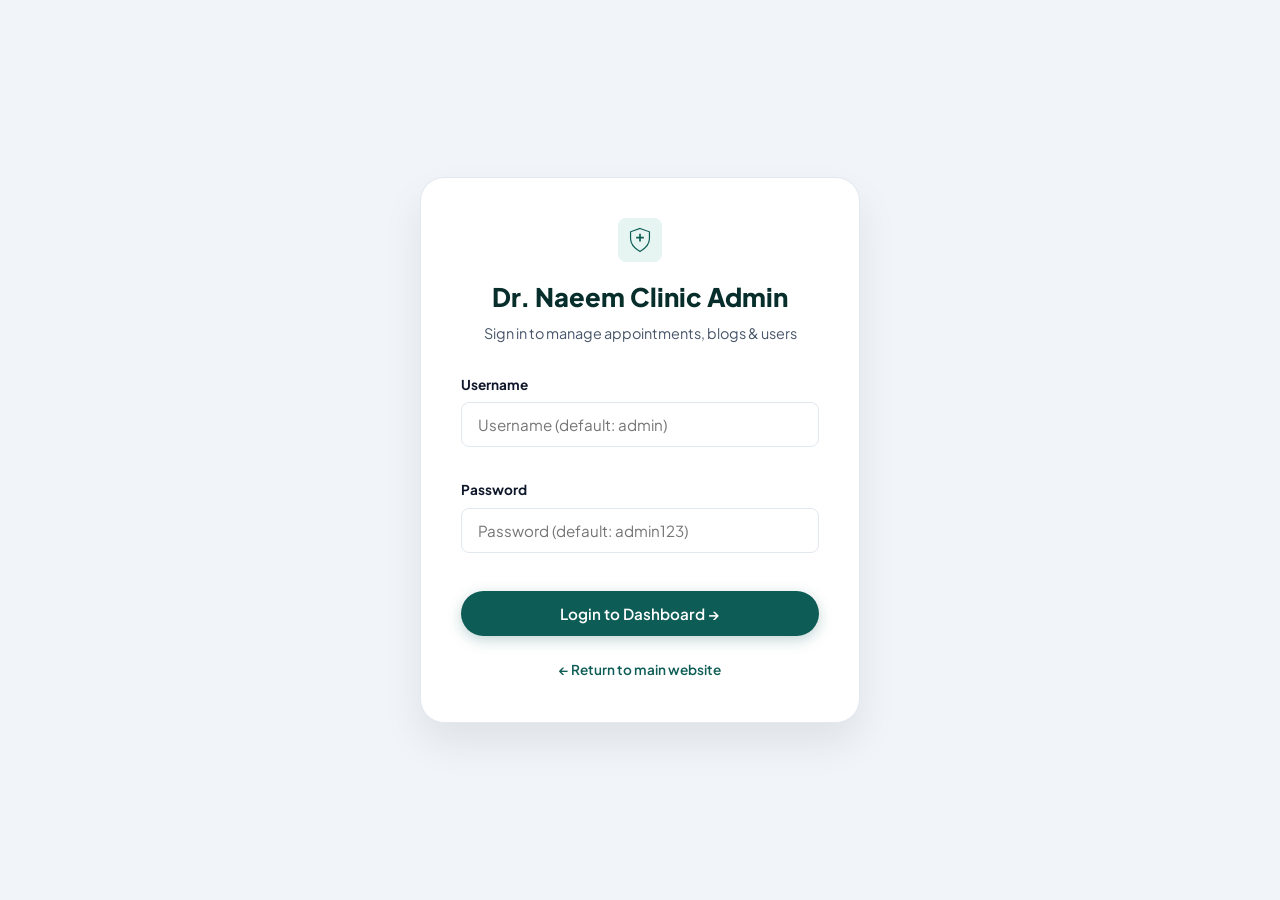
==== admin.html @ ea8d602b "Initial commit: Doctor website" ====
<!DOCTYPE html>
<html lang="en" dir="ltr">
<head>
  <meta charset="utf-8" />
  <meta name="viewport" content="width=device-width, initial-scale=1" />
  <title>Admin Portal | Dr. Muhammad Naeem Clinic</title>
  <link rel="preconnect" href="https://fonts.googleapis.com" />
  <link rel="preconnect" href="https://fonts.gstatic.com" crossorigin />
  <link href="https://fonts.googleapis.com/css2?family=Plus+Jakarta+Sans:wght@400;500;600;700;800&display=swap" rel="stylesheet" />
  <link rel="stylesheet" href="styles.css" />
  <style>
    .admin-body {
      background-color: #f1f5f9;
      min-height: 100vh;
    }
    
    .login-wrapper {
      min-height: 100vh;
      display: flex;
      align-items: center;
      justify-content: center;
      padding: 24px;
    }

    .login-card {
      background: #ffffff;
      padding: 40px;
      border-radius: var(--radius-lg);
      box-shadow: 0 20px 40px rgba(0,0,0,0.08);
      max-width: 440px;
      width: 100%;
      border: 1px solid var(--border-color);
    }

    .admin-header {
      background: var(--primary-dark);
      color: #ffffff;
      padding: 18px 30px;
      display: flex;
      align-items: center;
      justify-content: space-between;
      box-shadow: var(--shadow-md);
    }

    .admin-nav {
      display: flex;
      gap: 10px;
      align-items: center;
    }

    .admin-tab-btn {
      padding: 10px 18px;
      border-radius: 20px;
      font-weight: 700;
      font-size: 0.875rem;
      color: #94a3b8;
      background: transparent;
      transition: var(--transition);
      border: none;
      cursor: pointer;
    }

    .admin-tab-btn.active {
      background: var(--primary);
      color: #ffffff;
    }

    .admin-container {
      max-width: 1240px;
      margin: 36px auto;
      padding: 0 24px;
    }

    .stats-row {
      display: grid;
      grid-template-columns: repeat(4, 1fr);
      gap: 20px;
      margin-bottom: 30px;
    }

    .stat-card {
      background: #ffffff;
      padding: 22px;
      border-radius: var(--radius-md);
      border: 1px solid var(--border-color);
      box-shadow: var(--shadow-sm);
    }

    .stat-card h4 {
      font-size: 0.8rem;
      text-transform: uppercase;
      letter-spacing: 0.08em;
      color: var(--muted-text);
      margin-bottom: 8px;
    }

    .stat-card .stat-number {
      font-size: 2rem;
      font-weight: 800;
      color: var(--primary-dark);
    }

    .admin-card {
      background: #ffffff;
      border-radius: var(--radius-md);
      border: 1px solid var(--border-color);
      box-shadow: var(--shadow-sm);
      padding: 28px;
      margin-bottom: 30px;
    }

    .data-table {
      width: 100%;
      border-collapse: collapse;
      margin-top: 16px;
    }

    .data-table th, .data-table td {
      padding: 14px 16px;
      text-align: left;
      border-bottom: 1px solid var(--border-color);
      font-size: 0.9rem;
    }

    .data-table th {
      background: var(--light-bg);
      font-weight: 700;
      color: var(--primary-dark);
    }

    .status-badge {
      display: inline-block;
      padding: 4px 10px;
      border-radius: 12px;
      font-size: 0.75rem;
      font-weight: 700;
      text-transform: uppercase;
    }

    .status-new {
      background: #fef3c7;
      color: #92400e;
    }

    .status-contacted {
      background: #dbeafe;
      color: #1e40af;
    }

    .action-btn {
      padding: 6px 12px;
      border-radius: 6px;
      font-size: 0.8rem;
      font-weight: 600;
      margin-right: 4px;
      border: none;
      cursor: pointer;
      display: inline-flex;
      align-items: center;
      gap: 4px;
    }

    .btn-wa { background: #25d366; color: white; }
    .btn-call { background: var(--primary-light); color: var(--primary); }
    .btn-edit { background: #e0f2fe; color: #0369a1; }
    .btn-delete { background: #fee2e2; color: #991b1b; }

    .tab-content { display: none; }
    .tab-content.active { display: block; }
  </style>
</head>
<body class="admin-body">

  <!-- Admin Login Screen -->
  <div class="login-wrapper" id="loginScreen">
    <div class="login-card">
      <div style="text-align: center; margin-bottom: 28px;">
        <span class="brand-mark" style="margin: 0 auto 14px;">
          <svg viewBox="0 0 40 40" fill="none" class="brand-logo" aria-hidden="true">
            <path d="M20 3.5l13.5 4.8v9.7c0 8.5-5.7 14.2-13.5 18.5-7.8-4.3-13.5-10-13.5-18.5V8.3L20 3.5z" stroke="currentColor" stroke-width="1.7"></path>
            <path d="M20 11v11M14.5 16.5h11" stroke="currentColor" stroke-width="2.4"></path>
          </svg>
        </span>
        <h2 style="font-size: 1.6rem; color: var(--primary-dark); font-weight: 800;">Dr. Naeem Clinic Admin</h2>
        <p style="color: var(--muted-text); font-size: 0.9rem; margin-top: 4px;">Sign in to manage appointments, blogs & users</p>
      </div>

      <form id="adminLoginForm">
        <label>
          Username
          <input type="text" id="adminUsername" placeholder="Username (default: admin)" required />
        </label>

        <label style="margin-top: 14px;">
          Password
          <input type="password" id="adminPassword" placeholder="Password (default: admin123)" required />
        </label>

        <div id="loginError" style="color: #dc2626; font-size: 0.85rem; display: none; margin-top: 8px;">Incorrect username or password. Try again!</div>
        
        <button type="submit" class="button" style="width: 100%; margin-top: 20px;">
          Login to Dashboard &rarr;
        </button>
      </form>

      <div style="text-align: center; margin-top: 20px;">
        <a href="index.html" class="text-link" style="font-size: 0.85rem;">&larr; Return to main website</a>
      </div>
    </div>
  </div>

  <!-- Admin Dashboard Screen (Hidden until logged in) -->
  <div id="adminDashboard" style="display: none;">
    <header class="admin-header">
      <div style="display: flex; align-items: center; gap: 14px;">
        <span class="brand-mark" style="width: 36px; height: 36px;">
          <svg viewBox="0 0 40 40" fill="none" class="brand-logo"><path d="M20 3.5l13.5 4.8v9.7c0 8.5-5.7 14.2-13.5 18.5-7.8-4.3-13.5-10-13.5-18.5V8.3L20 3.5z" stroke="currentColor" stroke-width="1.7"></path></svg>
        </span>
        <div>
          <strong style="font-size: 1.1rem; display: block;">Dr. Muhammad Naeem Admin Portal</strong>
          <small style="color: #94a3b8; font-size: 0.75rem;">Welcome back, <span id="currentAdminName">Admin</span></small>
        </div>
      </div>

      <div class="admin-nav">
        <button class="admin-tab-btn active" id="tabAppointmentsBtn">
          Appointments (<span id="unreadApptBadge">0</span>)
        </button>
        <button class="admin-tab-btn" id="tabBlogBtn">
          Blog Manager
        </button>
        <button class="admin-tab-btn" id="tabUsersBtn">
          User Manager
        </button>
        <a href="index.html" target="_blank" class="button button-secondary" style="padding: 8px 16px; font-size: 0.85rem;">
          View Website &nearr;
        </a>
        <button id="logoutBtn" class="button" style="background: #ef4444; padding: 8px 16px; font-size: 0.85rem; border: none;">
          Logout
        </button>
      </div>
    </header>

    <div class="admin-container">
      <!-- Quick Stats -->
      <div class="stats-row">
        <div class="stat-card">
          <h4>Total Appointment Inquiries</h4>
          <div class="stat-number" id="statTotalAppts">0</div>
        </div>
        <div class="stat-card">
          <h4>New / Uncontacted</h4>
          <div class="stat-number" id="statNewAppts" style="color: #d97706;">0</div>
        </div>
        <div class="stat-card">
          <h4>Published Articles</h4>
          <div class="stat-number" id="statTotalBlogs" style="color: var(--primary);">3</div>
        </div>
        <div class="stat-card">
          <h4>Admin System Users</h4>
          <div class="stat-number" id="statTotalUsers" style="color: #0284c7;">1</div>
        </div>
      </div>

      <!-- Tab 1: Appointments Manager -->
      <div class="tab-content active" id="appointmentsTab">
        <div class="admin-card">
          <div style="display: flex; justify-content: space-between; align-items: center; flex-wrap: wrap; gap: 16px; margin-bottom: 20px;">
            <div>
              <h3 style="font-size: 1.3rem; color: var(--primary-dark); font-weight: 800;">Patient Appointment Queries</h3>
              <p style="color: var(--muted-text); font-size: 0.875rem;">Messages submitted by patients through the website booking form.</p>
            </div>
            <div style="display: flex; gap: 10px;">
              <button id="exportCsvBtn" class="button button-secondary" style="padding: 8px 14px; font-size: 0.85rem;">
                📥 Export to CSV
              </button>
              <button id="clearAllApptsBtn" class="button" style="background: #fee2e2; color: #991b1b; padding: 8px 14px; font-size: 0.85rem; border: none;">
                🗑️ Clear All
              </button>
            </div>
          </div>

          <div style="overflow-x: auto;">
            <table class="data-table">
              <thead>
                <tr>
                  <th>Date & Time</th>
                  <th>Patient Name</th>
                  <th>Contact Number</th>
                  <th>Hospital</th>
                  <th>Procedure / Concern</th>
                  <th>Requested Date</th>
                  <th>Status</th>
                  <th>Actions</th>
                </tr>
              </thead>
              <tbody id="appointmentsTableBody">
                <!-- Dynamically populated -->
              </tbody>
            </table>
          </div>
        </div>
      </div>

      <!-- Tab 2: Blog Manager -->
      <div class="tab-content" id="blogTab">
        <div class="admin-card">
          <h3 style="font-size: 1.3rem; color: var(--primary-dark); font-weight: 800; margin-bottom: 6px;">Add New Daily Blog Article</h3>
          <p style="color: var(--muted-text); font-size: 0.875rem; margin-bottom: 24px;">Publish educational articles for your patients daily. Articles appear immediately on the website!</p>

          <form id="newBlogForm">
            <div class="form-row">
              <label>
                Article Title
                <input placeholder="e.g. Early Signs of Thyroid Swelling" id="blogTitle" required />
              </label>
              <label>
                Category
                <select id="blogCategory" required>
                  <option value="Thyroid Care">Thyroid Care</option>
                  <option value="Breast Cancer">Breast Cancer</option>
                  <option value="General Surgery">General Surgery</option>
                  <option value="Patient Advice">Patient Advice</option>
                </select>
              </label>
            </div>

            <label>
              Short Excerpt / Summary
              <input placeholder="A brief 1-2 sentence summary for the homepage card..." id="blogExcerpt" required />
            </label>

            <label>
              Full Article Content
              <textarea placeholder="Write full medical article content here..." id="blogContent" rows="5" required></textarea>
            </label>

            <button type="submit" class="button" style="width: auto; align-self: flex-start;">
              🚀 Publish Article Now
            </button>
          </form>
        </div>

        <div class="admin-card">
          <h3 style="font-size: 1.3rem; color: var(--primary-dark); font-weight: 800; margin-bottom: 16px;">Published Blog Articles</h3>
          
          <div style="overflow-x: auto;">
            <table class="data-table">
              <thead>
                <tr>
                  <th>Date Published</th>
                  <th>Title</th>
                  <th>Category</th>
                  <th>Excerpt</th>
                  <th>Actions</th>
                </tr>
              </thead>
              <tbody id="blogsTableBody">
                <!-- Dynamically populated -->
              </tbody>
            </table>
          </div>
        </div>
      </div>

      <!-- Tab 3: User Management -->
      <div class="tab-content" id="usersTab">
        <div class="admin-card">
          <h3 style="font-size: 1.3rem; color: var(--primary-dark); font-weight: 800; margin-bottom: 6px;">Add New Admin / Staff User</h3>
          <p style="color: var(--muted-text); font-size: 0.875rem; margin-bottom: 24px;">Create access credentials for doctors, nurses, or clinic assistants.</p>

          <form id="newUserForm">
            <div class="form-row">
              <label>
                Full Name
                <input placeholder="e.g. Dr. Muhammad Naeem" id="userFullName" required />
              </label>
              <label>
                Username
                <input placeholder="e.g. drnaeem" id="userUsername" required />
              </label>
            </div>

            <div class="form-row">
              <label>
                Password
                <input type="password" placeholder="Set user password" id="userPassword" required />
              </label>
              <label>
                Role
                <select id="userRole" required>
                  <option value="Super Admin">Super Admin</option>
                  <option value="Doctor">Doctor</option>
                  <option value="Receptionist">Receptionist</option>
                  <option value="Assistant">Assistant</option>
                </select>
              </label>
            </div>

            <button type="submit" class="button" style="width: auto; align-self: flex-start;">
              👤 Add Admin User
            </button>
          </form>
        </div>

        <div class="admin-card">
          <h3 style="font-size: 1.3rem; color: var(--primary-dark); font-weight: 800; margin-bottom: 16px;">System Users List</h3>
          
          <div style="overflow-x: auto;">
            <table class="data-table">
              <thead>
                <tr>
                  <th>Full Name</th>
                  <th>Username</th>
                  <th>Role</th>
                  <th>Date Added</th>
                  <th>Actions</th>
                </tr>
              </thead>
              <tbody id="usersTableBody">
                <!-- Dynamically populated -->
              </tbody>
            </table>
          </div>
        </div>
      </div>

    </div>
  </div>

  <!-- Edit Blog Modal -->
  <div class="modal-backdrop" id="editBlogModal">
    <div class="modal-container" style="max-width: 650px;">
      <button class="modal-close" id="editBlogModalClose">&times;</button>
      <div class="modal-body">
        <h2 style="font-size: 1.5rem; color: var(--primary-dark); font-weight: 800; margin-bottom: 18px;">Edit Blog Article</h2>
        <form id="editBlogForm">
          <input type="hidden" id="editBlogId" />
          <label>
            Article Title
            <input id="editBlogTitle" required />
          </label>
          <label>
            Category
            <select id="editBlogCategory" required>
              <option value="Thyroid Care">Thyroid Care</option>
              <option value="Breast Cancer">Breast Cancer</option>
              <option value="General Surgery">General Surgery</option>
              <option value="Patient Advice">Patient Advice</option>
            </select>
          </label>
          <label>
            Excerpt
            <input id="editBlogExcerpt" required />
          </label>
          <label>
            Content
            <textarea id="editBlogContent" rows="6" required></textarea>
          </label>
          <button type="submit" class="button" style="width: 100%; margin-top: 14px;">💾 Save Changes</button>
        </form>
      </div>
    </div>
  </div>

  <!-- Edit User Modal -->
  <div class="modal-backdrop" id="editUserModal">
    <div class="modal-container" style="max-width: 550px;">
      <button class="modal-close" id="editUserModalClose">&times;</button>
      <div class="modal-body">
        <h2 style="font-size: 1.5rem; color: var(--primary-dark); font-weight: 800; margin-bottom: 18px;">Edit Admin User</h2>
        <form id="editUserForm">
          <input type="hidden" id="editUserId" />
          <label>
            Full Name
            <input id="editUserFullName" required />
          </label>
          <label>
            Username
            <input id="editUserUsername" required />
          </label>
          <label>
            Password (Leave blank to keep current password)
            <input type="password" id="editUserPassword" placeholder="Enter new password or leave empty" />
          </label>
          <label>
            Role
            <select id="editUserRole" required>
              <option value="Super Admin">Super Admin</option>
              <option value="Doctor">Doctor</option>
              <option value="Receptionist">Receptionist</option>
              <option value="Assistant">Assistant</option>
            </select>
          </label>
          <button type="submit" class="button" style="width: 100%; margin-top: 14px;">💾 Save User Changes</button>
        </form>
      </div>
    </div>
  </div>

  <script src="script.js"></script>
  <script>
    document.addEventListener('DOMContentLoaded', () => {
      const loginScreen = document.getElementById('loginScreen');
      const adminDashboard = document.getElementById('adminDashboard');
      const loginForm = document.getElementById('adminLoginForm');
      const usernameInput = document.getElementById('adminUsername');
      const passwordInput = document.getElementById('adminPassword');
      const loginError = document.getElementById('loginError');
      const logoutBtn = document.getElementById('logoutBtn');
      const currentAdminName = document.getElementById('currentAdminName');

      // Check login state
      const loggedUser = sessionStorage.getItem('naeem_admin_logged_user');
      if (loggedUser) {
        loginScreen.style.display = 'none';
        adminDashboard.style.display = 'block';
        if (currentAdminName) currentAdminName.textContent = loggedUser;
        if (window.renderAdminDashboard) window.renderAdminDashboard();
      }

      loginForm.addEventListener('submit', (e) => {
        e.preventDefault();
        const userVal = usernameInput.value.trim();
        const pwdVal = passwordInput.value.trim();
        
        // Get user accounts
        const users = window.getAdminUsers ? window.getAdminUsers() : [];
        const match = users.find(u => u.username.toLowerCase() === userVal.toLowerCase() && u.password === pwdVal);
        
        if (match) {
          sessionStorage.setItem('naeem_admin_logged_user', match.fullName);
          loginScreen.style.display = 'none';
          adminDashboard.style.display = 'block';
          loginError.style.display = 'none';
          if (currentAdminName) currentAdminName.textContent = match.fullName;
          if (window.renderAdminDashboard) window.renderAdminDashboard();
        } else {
          loginError.style.display = 'block';
        }
      });

      logoutBtn.addEventListener('click', () => {
        sessionStorage.removeItem('naeem_admin_logged_user');
        adminDashboard.style.display = 'none';
        loginScreen.style.display = 'flex';
        usernameInput.value = '';
        passwordInput.value = '';
      });

      // Tab switchers
      const tabApptsBtn = document.getElementById('tabAppointmentsBtn');
      const tabBlogBtn = document.getElementById('tabBlogBtn');
      const tabUsersBtn = document.getElementById('tabUsersBtn');
      
      const apptsTab = document.getElementById('appointmentsTab');
      const blogTab = document.getElementById('blogTab');
      const usersTab = document.getElementById('usersTab');

      const switchTab = (activeBtn, activeTab) => {
        [tabApptsBtn, tabBlogBtn, tabUsersBtn].forEach(b => b.classList.remove('active'));
        [apptsTab, blogTab, usersTab].forEach(t => t.classList.remove('active'));
        
        activeBtn.classList.add('active');
        activeTab.classList.add('active');
      };

      tabApptsBtn.addEventListener('click', () => switchTab(tabApptsBtn, apptsTab));
      tabBlogBtn.addEventListener('click', () => switchTab(tabBlogBtn, blogTab));
      tabUsersBtn.addEventListener('click', () => switchTab(tabUsersBtn, usersTab));
    });
  </script>
</body>
</html>
---- styles.css ----
/* ==========================================================================
   Dr. Muhammad Naeem - Consultant Surgeon Website Styles
   Design System: Modern Medical, Clean Teal & Navy, Responsive & Accessible
   ========================================================================== */

:root {
  /* Color Palette */
  --primary: #0d5c56;
  --primary-hover: #094742;
  --primary-light: #e6f4f2;
  --primary-dark: #072e2b;
  --accent: #00a884;
  --accent-light: #d1fae5;
  --dark-text: #0f172a;
  --muted-text: #475569;
  --light-bg: #f8faf9;
  --card-bg: #ffffff;
  --border-color: #e2e8f0;
  --shadow-sm: 0 1px 3px rgba(0,0,0,0.06), 0 1px 2px rgba(0,0,0,0.04);
  --shadow-md: 0 4px 12px rgba(13, 92, 86, 0.08), 0 2px 4px rgba(0,0,0,0.03);
  --shadow-lg: 0 12px 32px rgba(13, 92, 86, 0.12), 0 4px 8px rgba(0,0,0,0.04);
  --radius-sm: 8px;
  --radius-md: 14px;
  --radius-lg: 24px;
  --transition: all 0.25s cubic-bezier(0.16, 1, 0.3, 1);
  --font-sans: 'Plus Jakarta Sans', 'Manrope', -apple-system, BlinkMacSystemFont, 'Segoe UI', Roboto, sans-serif;
  --font-urdu: 'Noto Nastaliq Urdu', 'Jameel Noori Nastaleeq', 'Urdu Typesetting', sans-serif;
}

/* Reset & Base */
*, *::before, *::after {
  box-sizing: border-box;
  margin: 0;
  padding: 0;
}

html {
  scroll-behavior: smooth;
  font-size: 16px;
}

body {
  font-family: var(--font-sans);
  color: var(--dark-text);
  background-color: var(--light-bg);
  line-height: 1.65;
  -webkit-font-smoothing: antialiased;
  -moz-osx-font-smoothing: grayscale;
}

[lang="ur"], body[data-lang="ur"] {
  font-family: var(--font-urdu), var(--font-sans);
  direction: rtl;
  text-align: right;
}

img {
  max-width: 100%;
  height: auto;
  display: block;
}

a {
  color: inherit;
  text-decoration: none;
  transition: var(--transition);
}

button {
  cursor: pointer;
  border: none;
  background: none;
  font-family: inherit;
}

/* Topline Announcement Bar */
.topline {
  background-color: var(--primary-dark);
  color: #e2f1f0;
  padding: 8px 24px;
  font-size: 0.875rem;
  font-weight: 500;
  display: flex;
  justify-content: space-between;
  align-items: center;
  z-index: 101;
  position: relative;
}

.topline a {
  display: inline-flex;
  align-items: center;
  gap: 6px;
  color: #5eead4;
  font-weight: 600;
}

.topline a:hover {
  color: #ffffff;
}

/* Site Header */
.site-header {
  position: sticky;
  top: 0;
  z-index: 100;
  background: rgba(255, 255, 255, 0.92);
  backdrop-filter: blur(12px);
  -webkit-backdrop-filter: blur(12px);
  border-bottom: 1px solid rgba(226, 232, 240, 0.8);
  padding: 14px 28px;
  display: flex;
  align-items: center;
  justify-content: space-between;
  gap: 20px;
}

.brand {
  display: flex;
  align-items: center;
  gap: 12px;
}

.brand-mark {
  width: 44px;
  height: 44px;
  background: var(--primary-light);
  color: var(--primary);
  border-radius: var(--radius-sm);
  display: flex;
  align-items: center;
  justify-content: center;
  flex-shrink: 0;
}

.brand-logo {
  width: 28px;
  height: 28px;
}

.brand-title {
  display: flex;
  flex-direction: column;
  font-size: 1.15rem;
  font-weight: 700;
  color: var(--primary-dark);
  line-height: 1.2;
}

.brand-title small {
  font-size: 0.725rem;
  letter-spacing: 0.08em;
  color: var(--muted-text);
  font-weight: 600;
  text-transform: uppercase;
}

/* Navigation */
.navigation {
  display: flex;
  align-items: center;
  gap: 28px;
  font-size: 0.95rem;
  font-weight: 500;
  color: var(--muted-text);
}

.navigation a:hover {
  color: var(--primary);
}

.header-actions {
  display: flex;
  align-items: center;
  gap: 12px;
}

.lang-toggle {
  padding: 6px 14px;
  border-radius: 20px;
  border: 1px solid var(--border-color);
  font-size: 0.875rem;
  font-weight: 600;
  color: var(--primary);
  background: #ffffff;
  transition: var(--transition);
}

.lang-toggle:hover {
  border-color: var(--primary);
  background: var(--primary-light);
}

.button {
  display: inline-flex;
  align-items: center;
  justify-content: center;
  gap: 8px;
  padding: 12px 24px;
  border-radius: 30px;
  font-size: 0.95rem;
  font-weight: 600;
  background: var(--primary);
  color: #ffffff;
  box-shadow: 0 4px 14px rgba(13, 92, 86, 0.25);
  transition: var(--transition);
  border: 1px solid transparent;
}

.button:hover {
  background: var(--primary-hover);
  transform: translateY(-2px);
  box-shadow: 0 6px 20px rgba(13, 92, 86, 0.35);
}

.button-secondary {
  background: #ffffff;
  color: var(--primary);
  border: 1px solid var(--border-color);
  box-shadow: var(--shadow-sm);
}

.button-secondary:hover {
  background: var(--primary-light);
  border-color: var(--primary);
  color: var(--primary-hover);
}

.menu-toggle {
  display: none;
  padding: 8px;
  border-radius: var(--radius-sm);
  color: var(--dark-text);
}

/* Mobile Nav Drawer */
.mobile-nav {
  position: fixed;
  top: 0;
  right: -100%;
  width: 280px;
  height: 100vh;
  background: #ffffff;
  z-index: 1000;
  box-shadow: -4px 0 20px rgba(0,0,0,0.15);
  padding: 30px 24px;
  display: flex;
  flex-direction: column;
  gap: 20px;
  transition: right 0.3s ease;
}

body[data-lang="ur"] .mobile-nav {
  right: auto;
  left: -100%;
  transition: left 0.3s ease;
}

.mobile-nav.open {
  right: 0;
}

body[data-lang="ur"] .mobile-nav.open {
  left: 0;
}

.mobile-nav-header {
  display: flex;
  justify-content: space-between;
  align-items: center;
  padding-bottom: 16px;
  border-bottom: 1px solid var(--border-color);
}

.mobile-nav-links {
  display: flex;
  flex-direction: column;
  gap: 16px;
  font-weight: 600;
  font-size: 1.05rem;
}

.nav-overlay {
  position: fixed;
  inset: 0;
  background: rgba(0,0,0,0.4);
  z-index: 999;
  opacity: 0;
  pointer-events: none;
  transition: opacity 0.3s ease;
}

.nav-overlay.active {
  opacity: 1;
  pointer-events: auto;
}

/* Sections General */
.section {
  padding: 90px 24px;
  max-width: 1200px;
  margin: 0 auto;
  position: relative;
}

.eyebrow {
  display: inline-flex;
  align-items: center;
  gap: 8px;
  font-size: 0.775rem;
  font-weight: 700;
  letter-spacing: 0.1em;
  text-transform: uppercase;
  color: var(--primary);
  margin-bottom: 12px;
}

.status-dot {
  width: 8px;
  height: 8px;
  background: var(--accent);
  border-radius: 50%;
  box-shadow: 0 0 0 4px rgba(0, 168, 132, 0.2);
  display: inline-block;
}

.edge-label {
  position: absolute;
  top: 40px;
  left: 24px;
  font-size: 0.75rem;
  font-weight: 700;
  letter-spacing: 0.12em;
  color: var(--muted-text);
  opacity: 0.7;
  text-transform: uppercase;
}

body[data-lang="ur"] .edge-label {
  left: auto;
  right: 24px;
}

.section-heading {
  display: flex;
  justify-content: space-between;
  align-items: flex-end;
  gap: 30px;
  margin-bottom: 50px;

}

.section-heading h2 {
  font-size: 2.25rem;
  font-weight: 800;
  color: var(--primary-dark);
  line-height: 1.2;
}

.section-heading h2 span {
  color: var(--primary);
}

.section-heading p {
  max-width: 480px;
  color: var(--muted-text);
  font-size: 1.05rem;
}

/* Hero Section */
.hero {
  padding: 60px 24px 80px;
  max-width: 1240px;
  margin: 0 auto;
  display: grid;
  grid-template-columns: 1fr 1fr;
  gap: 50px;
  align-items: center;
}

.hero-copy h1 {
  font-size: 3rem;
  font-weight: 800;
  color: var(--primary-dark);
  line-height: 1.15;
  margin-bottom: 18px;
  letter-spacing: -0.02em;
}

.hero-copy h1 span {
  display: block;
  font-size: 1.85rem;
  font-weight: 600;
  color: var(--primary);
}

.hero-subtitle {
  font-size: 1.15rem;
  color: var(--muted-text);
  margin-bottom: 30px;
  line-height: 1.6;
}

.hero-actions {
  display: flex;
  align-items: center;
  flex-wrap: wrap;
  gap: 18px;
  margin-bottom: 24px;
}

.text-link {
  display: inline-flex;
  align-items: center;
  gap: 6px;
  font-weight: 600;
  color: var(--primary);
  font-size: 0.95rem;
}

.text-link:hover {
  color: var(--primary-dark);
  gap: 10px;
}

.hero-note {
  font-size: 0.875rem;
  color: var(--muted-text);
  display: flex;
  align-items: center;
  gap: 8px;
}

.hero-panorama {
  position: relative;
  border-radius: var(--radius-lg);
  overflow: hidden;
  box-shadow: var(--shadow-lg);
  border: 4px solid #ffffff;
}

.hero-panorama img {
  width: 100%;
  height: 420px;
  object-fit: cover;
  transition: transform 0.6s ease;
}

.hero-panorama:hover img {
  transform: scale(1.03);
}

.image-caption {
  position: absolute;
  bottom: 20px;
  left: 20px;
  background: rgba(13, 92, 86, 0.92);
  backdrop-filter: blur(8px);
  color: #ffffff;
  padding: 12px 20px;
  border-radius: var(--radius-md);
  display: flex;
  align-items: center;
  gap: 12px;
  font-size: 0.875rem;
  box-shadow: var(--shadow-md);
}

body[data-lang="ur"] .image-caption {
  left: auto;
  right: 20px;
}

.photo-label {
  position: absolute;
  top: 16px;
  right: 16px;
  background: rgba(255,255,255,0.9);
  backdrop-filter: blur(6px);
  color: var(--primary-dark);
  font-size: 0.675rem;
  font-weight: 800;
  letter-spacing: 0.1em;
  padding: 6px 14px;
  border-radius: 20px;
  text-transform: uppercase;
}

body[data-lang="ur"] .photo-label {
  right: auto;
  left: 16px;
}

.trust-strip {
  grid-column: 1 / -1;
  display: grid;
  grid-template-columns: repeat(3, 1fr);
  gap: 20px;
  background: #ffffff;
  border-radius: var(--radius-md);
  padding: 24px 30px;
  box-shadow: var(--shadow-md);
  border: 1px solid var(--border-color);
  margin-top: 10px;
}

.trust-strip div {
  display: flex;
  align-items: center;
  gap: 14px;
  color: var(--primary-dark);
  font-weight: 600;
  font-size: 0.95rem;
}

.trust-strip svg {
  color: var(--primary);
  flex-shrink: 0;
}

/* About Section */
.about {
  background: #ffffff;
  border-radius: var(--radius-lg);
  box-shadow: var(--shadow-sm);
  border: 1px solid var(--border-color);
  margin-top: 40px;
  margin-bottom: 40px;
}

.about-grid {
  display: grid;
  grid-template-columns: 0.85fr 1.15fr;
  gap: 50px;
  align-items: center;
}

.about-photo {
  position: relative;
}

.about-photo-frame {
  border-radius: var(--radius-md);
  overflow: hidden;
  box-shadow: var(--shadow-md);
  border: 4px solid var(--primary-light);
  background: #e2f1f0;
}

.about-photo-frame img {
  width: 100%;
  max-height: 480px;
  object-fit: cover;
  object-position: top center;
}

.about-photo-badge {
  position: absolute;
  bottom: -16px;
  right: 20px;
  background: var(--primary);
  color: #ffffff;
  padding: 10px 18px;
  border-radius: 30px;
  font-size: 0.8rem;
  font-weight: 700;
  letter-spacing: 0.08em;
  display: flex;
  align-items: center;
  gap: 8px;
  box-shadow: var(--shadow-md);
}

body[data-lang="ur"] .about-photo-badge {
  right: auto;
  left: 20px;
}

.about-content h2 {
  font-size: 2.2rem;
  font-weight: 800;
  color: var(--primary-dark);
  margin-bottom: 18px;
}

.about-content h2 span {
  color: var(--primary);
}

.about-content p {
  color: var(--muted-text);
  font-size: 1.05rem;
  margin-bottom: 16px;
  line-height: 1.7;
}

.about-credentials {
  margin: 24px 0 30px;
  background: var(--primary-light);
  padding: 20px 24px;
  border-radius: var(--radius-sm);
  border-left: 4px solid var(--primary);
}

body[data-lang="ur"] .about-credentials {
  border-left: none;
  border-right: 4px solid var(--primary);
}

.about-credentials h3 {
  font-size: 0.9rem;
  font-weight: 700;
  text-transform: uppercase;
  letter-spacing: 0.08em;
  color: var(--primary-dark);
  margin-bottom: 12px;
}

.about-credentials ul {
  list-style: none;
  display: grid;
  grid-template-columns: 1fr 1fr;
  gap: 10px;
}

.about-credentials li {
  display: flex;
  align-items: center;
  gap: 8px;
  font-size: 0.925rem;
  font-weight: 600;
  color: var(--primary-dark);
}

.about-credentials li svg {
  color: var(--primary);
  flex-shrink: 0;
}

/* Services Grid */
.services-grid {
  display: grid;
  grid-template-columns: repeat(auto-fit, minmax(340px, 1fr));
  gap: 28px;
}

.service-card {
  background: var(--card-bg);
  border-radius: var(--radius-md);
  padding: 30px;
  border: 1px solid var(--border-color);
  box-shadow: var(--shadow-sm);
  display: flex;
  flex-direction: column;
  justify-content: space-between;
  transition: var(--transition);
  position: relative;
  overflow: hidden;
}

.service-card::before {
  content: '';
  position: absolute;
  top: 0;
  left: 0;
  width: 4px;
  height: 0%;
  background: var(--primary);
  transition: height 0.3s ease;
}

body[data-lang="ur"] .service-card::before {
  left: auto;
  right: 0;
}

.service-card:hover {
  transform: translateY(-4px);
  box-shadow: var(--shadow-lg);
  border-color: rgba(13, 92, 86, 0.3);
}

.service-card:hover::before {
  height: 100%;
}

.service-top {
  display: flex;
  align-items: center;
  justify-content: space-between;
  margin-bottom: 20px;
}

.service-top span {
  font-size: 0.725rem;
  font-weight: 800;
  letter-spacing: 0.08em;
  color: var(--primary);
  text-transform: uppercase;
}

.medical-icon {
  width: 46px;
  height: 46px;
  background: var(--primary-light);
  color: var(--primary);
  border-radius: var(--radius-sm);
  display: flex;
  align-items: center;
  justify-content: center;
}

.service-card h3 {
  font-size: 1.35rem;
  font-weight: 700;
  color: var(--primary-dark);
  margin-bottom: 12px;
}

.service-card p {
  color: var(--muted-text);
  font-size: 0.95rem;
  margin-bottom: 16px;
}

.service-detail {
  font-size: 0.85rem;
  color: var(--primary);
  background: var(--primary-light);
  padding: 10px 14px;
  border-radius: var(--radius-sm);
  margin-bottom: 20px;
  font-weight: 500;
}

.service-card a {
  display: inline-flex;
  align-items: center;
  gap: 6px;
  font-weight: 700;
  font-size: 0.9rem;
  color: var(--primary);
}

.service-card a:hover {
  color: var(--primary-dark);
  gap: 10px;
}

.clinical-note {
  text-align: center;
  margin-top: 36px;
  font-size: 0.875rem;
  color: var(--muted-text);
  font-style: italic;
}

/* Care Journey Steps */
.journey {
  background: var(--primary-dark);
  color: #ffffff;
  border-radius: var(--radius-lg);
  padding: 70px 40px;
  margin-top: 50px;
}

.journey .eyebrow {
  color: #5eead4;
}

.journey h2 {
  color: #ffffff;
}

.journey h2 span {
  color: #99f6e4;
}

.journey .text-link {
  color: #5eead4;
}

.journey-steps {
  display: grid;
  grid-template-columns: repeat(4, 1fr);
  gap: 24px;
  margin-top: 40px;
}

.journey-steps article {
  background: rgba(255, 255, 255, 0.07);
  backdrop-filter: blur(10px);
  border: 1px solid rgba(255, 255, 255, 0.12);
  border-radius: var(--radius-md);
  padding: 28px 22px;
  transition: var(--transition);
}

.journey-steps article:hover {
  background: rgba(255, 255, 255, 0.13);
  transform: translateY(-4px);
}

.step-number {
  font-size: 2rem;
  font-weight: 800;
  color: #5eead4;
  margin-bottom: 12px;
  display: flex;
  align-items: center;
  justify-content: space-between;
}

.step-number span {
  width: 10px;
  height: 10px;
  background: #5eead4;
  border-radius: 50%;
  display: inline-block;
}

.journey-steps h3 {
  font-size: 1.15rem;
  font-weight: 700;
  margin-bottom: 10px;
  color: #ffffff;
}

.journey-steps p {
  font-size: 0.9rem;
  color: #cbd5e1;
  line-height: 1.55;
}

/* Hospital Locations */
.locations-grid {
  display: grid;
  grid-template-columns: 1fr 1fr;
  gap: 30px;
}

.location-card {
  background: #ffffff;
  border-radius: var(--radius-md);
  border: 1px solid var(--border-color);
  overflow: hidden;
  box-shadow: var(--shadow-sm);
  transition: var(--transition);
}

.location-card:hover {
  box-shadow: var(--shadow-lg);
  transform: translateY(-3px);
}

.map-placeholder {
  height: 160px;
  background: linear-gradient(135deg, #134e4a 0%, #0d9488 100%);
  position: relative;
  overflow: hidden;
  display: flex;
  align-items: center;
  justify-content: center;
  color: #ffffff;
}

.map-road {
  position: absolute;
  background: rgba(255, 255, 255, 0.15);
}

.road-one {
  width: 100%;
  height: 24px;
  top: 40%;
  transform: rotate(-8deg);
}

.road-two {
  width: 24px;
  height: 100%;
  left: 30%;
}

.road-three {
  width: 100%;
  height: 18px;
  bottom: 20%;
  transform: rotate(12deg);
}

.map-marker {
  position: relative;
  z-index: 2;
  width: 52px;
  height: 52px;
  background: #ffffff;
  color: var(--primary);
  border-radius: 50%;
  display: flex;
  align-items: center;
  justify-content: center;
  box-shadow: 0 4px 15px rgba(0,0,0,0.2);
  animation: pulseMarker 2s infinite;
}

@keyframes pulseMarker {
  0% { transform: scale(1); box-shadow: 0 0 0 0 rgba(255, 255, 255, 0.7); }
  70% { transform: scale(1.05); box-shadow: 0 0 0 15px rgba(255, 255, 255, 0); }
  100% { transform: scale(1); box-shadow: 0 0 0 0 rgba(255, 255, 255, 0); }
}

.map-city {
  position: absolute;
  bottom: 12px;
  left: 16px;
  font-size: 0.675rem;
  font-weight: 800;
  letter-spacing: 0.15em;
  background: rgba(0,0,0,0.4);
  padding: 4px 10px;
  border-radius: 12px;
}

body[data-lang="ur"] .map-city {
  left: auto;
  right: 16px;
}

.map-placeholder a {
  position: absolute;
  top: 12px;
  right: 16px;
  background: rgba(255,255,255,0.95);
  color: var(--primary-dark);
  font-size: 0.75rem;
  font-weight: 700;
  padding: 6px 12px;
  border-radius: 20px;
  display: flex;
  align-items: center;
  gap: 4px;
}

body[data-lang="ur"] .map-placeholder a {
  right: auto;
  left: 16px;
}

.location-content {
  padding: 24px;
}

.location-content h3 {
  font-size: 1.4rem;
  font-weight: 700;
  color: var(--primary-dark);
  margin-top: 4px;
  margin-bottom: 12px;
}

.address, .opd {
  display: flex;
  align-items: flex-start;
  gap: 10px;
  font-size: 0.925rem;
  color: var(--muted-text);
  margin-bottom: 10px;
  line-height: 1.5;
}

.address svg, .opd svg {
  color: var(--primary);
  flex-shrink: 0;
  margin-top: 3px;
}

.location-content .text-link {
  margin-top: 14px;
}

/* Articles Section */
.article-card {
  height: 100%;
}

.article-date {
  font-size: 0.8rem;
  color: var(--muted-text);
  margin-bottom: 14px;
  font-weight: 500;
}

/* Contact / Appointment Section */
.contact {
  background: #ffffff;
  border-radius: var(--radius-lg);
  border: 1px solid var(--border-color);
  box-shadow: var(--shadow-sm);
  display: grid;
  grid-template-columns: 1fr 1.15fr;
  gap: 50px;
  padding: 60px 40px;
  margin-top: 60px;
}

.contact-copy h2 {
  font-size: 2.2rem;
  font-weight: 800;
  color: var(--primary-dark);
  margin-bottom: 16px;
}

.contact-copy h2 span {
  color: var(--primary);
}

.contact-copy p {
  color: var(--muted-text);
  font-size: 1.05rem;
  margin-bottom: 30px;
}

.phone-banner {
  background: var(--primary-light);
  border: 1px solid rgba(13, 92, 86, 0.2);
  border-radius: var(--radius-md);
  padding: 20px 24px;
  display: flex;
  flex-direction: column;
  gap: 6px;
  margin-bottom: 20px;
  transition: var(--transition);
}

.phone-banner:hover {
  background: #d5eee9;
  border-color: var(--primary);
}

.phone-banner span {
  font-size: 0.85rem;
  font-weight: 700;
  color: var(--primary);
  display: flex;
  align-items: center;
  gap: 8px;

}

.phone-banner strong {
  font-size: 1.6rem;
  color: var(--primary-dark);
  display: flex;
  align-items: center;
  justify-content: space-between;
}

.whatsapp-link {
  display: inline-flex;
  align-items: center;
  gap: 10px;
  background: #25d366;
  color: #ffffff;
  padding: 14px 24px;
  border-radius: 30px;
  font-weight: 700;
  box-shadow: 0 4px 14px rgba(37, 211, 102, 0.3);
  margin-bottom: 24px;
}

.whatsapp-link:hover {
  background: #20bd5a;
  box-shadow: 0 6px 20px rgba(37, 211, 102, 0.4);
  transform: translateY(-2px);
}

.privacy-note {
  display: flex;
  align-items: center;
  gap: 10px;
  font-size: 0.825rem;
  color: var(--muted-text);
  background: var(--light-bg);
  padding: 12px 16px;
  border-radius: var(--radius-sm);
}

.privacy-note svg {
  color: var(--primary);
  flex-shrink: 0;
}

/* Appointment Form */
.inquiry-panel {
  background: var(--light-bg);
  padding: 34px;
  border-radius: var(--radius-md);
  border: 1px solid var(--border-color);
}

.inquiry-panel h3 {
  font-size: 1.4rem;
  font-weight: 700;
  color: var(--primary-dark);
  margin-bottom: 6px;
}

.inquiry-panel p {
  font-size: 0.9rem;
  color: var(--muted-text);
  margin-bottom: 24px;
}

form {
  display: flex;
  flex-direction: column;
  gap: 18px;
}

.form-row {
  display: grid;
  grid-template-columns: 1fr 1fr;
  gap: 16px;
}

label {
  display: flex;
  flex-direction: column;
  gap: 6px;
  font-size: 0.85rem;
  font-weight: 700;
  color: var(--dark-text);
}

input, select, textarea {
  padding: 12px 16px;
  border-radius: var(--radius-sm);
  border: 1px solid var(--border-color);
  font-family: inherit;
  font-size: 0.95rem;
  background: #ffffff;
  color: var(--dark-text);
  transition: var(--transition);
}

input:focus, select:focus, textarea:focus {
  outline: none;
  border-color: var(--primary);
  box-shadow: 0 0 0 3px rgba(13, 92, 86, 0.15);
}

label.consent {
  flex-direction: row;
  align-items: flex-start;
  gap: 10px;
  font-weight: 500;
  font-size: 0.85rem;
  color: var(--muted-text);

}

label.consent input {
  margin-top: 3px;
}

form small {
  font-size: 0.775rem;
  color: var(--muted-text);
  text-align: center;
}

/* Emergency Notice */
.emergency {
  max-width: 1200px;
  margin: 30px auto 0;
  background: #fef2f2;
  border: 1px solid #fecaca;
  color: #991b1b;
  border-radius: var(--radius-md);
  padding: 16px 24px;
  display: flex;
  align-items: center;
  gap: 14px;
  font-size: 0.925rem;
  font-weight: 600;
}

.emergency svg {
  color: #dc2626;
  flex-shrink: 0;
}

/* Site Footer */
footer {
  background: var(--primary-dark);
  color: #e2f1f0;
  margin-top: 80px;
  padding: 60px 24px 30px;
}

.footer-top {
  max-width: 1200px;
  margin: 0 auto;
  display: flex;
  justify-content: space-between;
  align-items: center;
  flex-wrap: wrap;
  gap: 24px;
  padding-bottom: 40px;
  border-bottom: 1px solid rgba(255,255,255,0.12);
}

.footer-top .brand-title {
  color: #ffffff;
}

.footer-top p {
  color: #94a3b8;
  font-size: 0.95rem;
}

.footer-top a[href^="tel:"] {
  background: rgba(255,255,255,0.1);
  padding: 10px 20px;
  border-radius: 20px;
  color: #5eead4;
  font-weight: 700;
}

.footer-bottom {
  max-width: 1200px;
  margin: 30px auto 0;
  display: flex;
  justify-content: space-between;
  align-items: center;
  flex-wrap: wrap;
  gap: 16px;
  font-size: 0.85rem;
  color: #94a3b8;
}

/* Floating WhatsApp Button */
.floating-whatsapp {
  position: fixed;
  bottom: 24px;
  right: 24px;
  background: #25d366;
  color: #ffffff;
  padding: 12px 20px;
  border-radius: 40px;
  box-shadow: 0 8px 24px rgba(37, 211, 102, 0.45);
  display: flex;
  align-items: center;
  gap: 10px;
  font-weight: 700;
  z-index: 99;
  transition: var(--transition);
}

body[data-lang="ur"] .floating-whatsapp {
  right: auto;
  left: 24px;
}

.floating-whatsapp:hover {
  transform: scale(1.06);
  background: #20bd5a;
}

/* Article & Login Reader Modal */
.modal-backdrop {
  position: fixed;
  inset: 0;
  background: rgba(15, 23, 42, 0.75);
  backdrop-filter: blur(8px);
  -webkit-backdrop-filter: blur(8px);
  z-index: 999999;
  display: flex;
  align-items: center;
  justify-content: center;
  padding: 24px;
  opacity: 0;
  pointer-events: none;
  transition: opacity 0.3s ease;
}

.modal-backdrop.open {
  opacity: 1 !important;
  pointer-events: auto !important;
}

.modal-container {
  background: #ffffff;
  border-radius: var(--radius-lg);
  max-width: 720px;
  width: 100%;
  max-height: 85vh;
  overflow-y: auto;
  box-shadow: 0 20px 50px rgba(0,0,0,0.25);
  padding: 40px;
  position: relative;
  transform: translateY(20px);
  transition: transform 0.3s ease;
}

.modal-backdrop.open .modal-container {
  transform: translateY(0);
}

.modal-close {
  position: absolute;
  top: 20px;
  right: 20px;
  width: 36px;
  height: 36px;
  border-radius: 50%;
  background: var(--light-bg);
  display: flex;
  align-items: center;
  justify-content: center;
  font-size: 1.2rem;
  color: var(--muted-text);
  transition: var(--transition);
}

body[data-lang="ur"] .modal-close {
  right: auto;
  left: 20px;
}

.modal-close:hover {
  background: #e2e8f0;
  color: var(--dark-text);
}

.modal-body h2 {
  font-size: 1.8rem;
  color: var(--primary-dark);
  margin-bottom: 12px;
}

.modal-body .modal-meta {
  font-size: 0.85rem;
  color: var(--primary);
  font-weight: 700;
  margin-bottom: 24px;
}

.modal-body content h3 {
  font-size: 1.25rem;
  color: var(--primary-dark);
  margin: 20px 0 10px;
}

.modal-body content p {
  color: var(--muted-text);
  margin-bottom: 14px;
  line-height: 1.7;
}

.modal-body content ul {
  margin: 14px 0 20px 24px;
  color: var(--muted-text);
}

body[data-lang="ur"] .modal-body content ul {
  margin: 14px 24px 20px 0;
}

.modal-body content li {
  margin-bottom: 6px;
}

/* Success Toast / Modal */
.success-modal {
  text-align: center;
}

.success-icon {
  width: 64px;
  height: 64px;
  background: var(--accent-light);
  color: var(--accent);
  border-radius: 50%;
  display: flex;
  align-items: center;
  justify-content: center;
  margin: 0 auto 20px;
}

/* Responsive Breakpoints */
@media (max-width: 992px) {
  .hero {
    grid-template-columns: 1fr;
    gap: 36px;
  }
  
  .about-grid {
    grid-template-columns: 1fr;
    gap: 36px;
  }
  
  .contact {
    grid-template-columns: 1fr;
  }
  
  .journey-steps {
    grid-template-columns: 1fr 1fr;
  }

  .locations-grid {
    grid-template-columns: 1fr;
  }
}

@media (max-width: 768px) {
  .navigation {
    display: none;
  }
  
  .menu-toggle {
    display: block;
  }

  .header-cta {
    display: none;
  }

  .hero-copy h1 {
    font-size: 2.2rem;
  }

  .hero-copy h1 span {
    font-size: 1.4rem;
  }

  .trust-strip {
    grid-template-columns: 1fr;
  }

  .section-heading {
    flex-direction: column;
    align-items: flex-start;
  }

  .journey-steps {
    grid-template-columns: 1fr;
  }

  .form-row {
    grid-template-columns: 1fr;
  }

  .about-credentials ul {
    grid-template-columns: 1fr;
  }
}
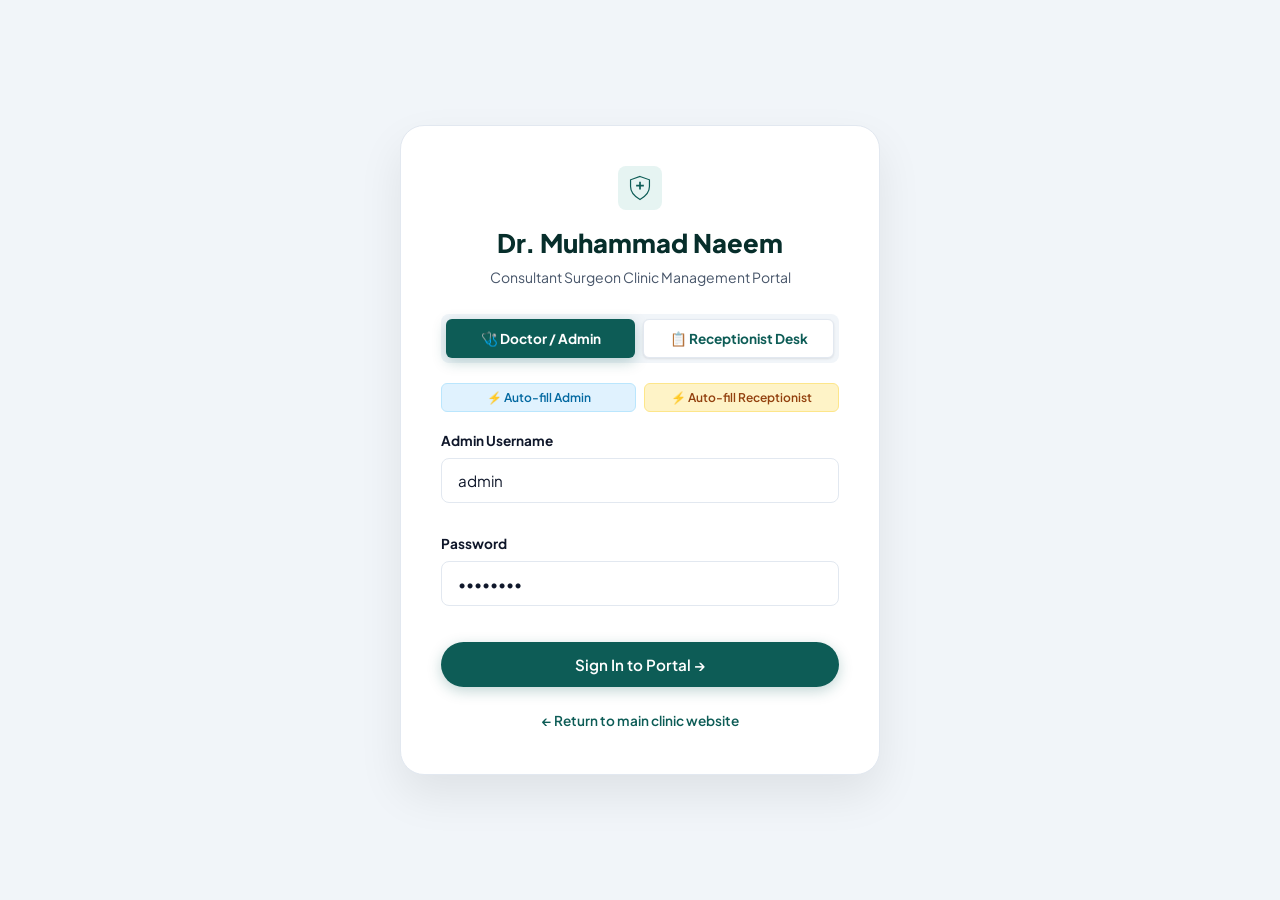
==== commit e9183083: "Add dual-role login (Doctor Admin & Receptionist), patient appointment registration, schedule manage" ====
--- a/admin.html
+++ b/admin.html
@@ -3,15 +3,16 @@
 <head>
   <meta charset="utf-8" />
   <meta name="viewport" content="width=device-width, initial-scale=1" />
-  <title>Admin Portal | Dr. Muhammad Naeem Clinic</title>
+  <title>Clinic Management Portal | Dr. Muhammad Naeem</title>
   <link rel="preconnect" href="https://fonts.googleapis.com" />
   <link rel="preconnect" href="https://fonts.gstatic.com" crossorigin />
-  <link href="https://fonts.googleapis.com/css2?family=Plus+Jakarta+Sans:wght@400;500;600;700;800&display=swap" rel="stylesheet" />
+  <link href="https://fonts.googleapis.com/css2?family=Plus+Jakarta+Sans:wght@400;500;600;700;800&family=Noto+Nastaliq+Urdu:wght@400;600;700&display=swap" rel="stylesheet" />
   <link rel="stylesheet" href="styles.css" />
   <style>
     .admin-body {
       background-color: #f1f5f9;
       min-height: 100vh;
+      color: #0f172a;
     }
     
     .login-wrapper {
@@ -26,8 +27,8 @@
       background: #ffffff;
       padding: 40px;
       border-radius: var(--radius-lg);
-      box-shadow: 0 20px 40px rgba(0,0,0,0.08);
-      max-width: 440px;
+      box-shadow: 0 20px 45px rgba(0,0,0,0.08);
+      max-width: 480px;
       width: 100%;
       border: 1px solid var(--border-color);
     }
@@ -35,29 +36,40 @@
     .admin-header {
       background: var(--primary-dark);
       color: #ffffff;
-      padding: 18px 30px;
+      padding: 16px 28px;
       display: flex;
       align-items: center;
       justify-content: space-between;
       box-shadow: var(--shadow-md);
+      flex-wrap: wrap;
+      gap: 16px;
     }
 
     .admin-nav {
       display: flex;
-      gap: 10px;
+      gap: 8px;
       align-items: center;
+      flex-wrap: wrap;
     }
 
     .admin-tab-btn {
-      padding: 10px 18px;
+      padding: 9px 16px;
       border-radius: 20px;
       font-weight: 700;
-      font-size: 0.875rem;
+      font-size: 0.85rem;
       color: #94a3b8;
       background: transparent;
       transition: var(--transition);
       border: none;
       cursor: pointer;
+      display: inline-flex;
+      align-items: center;
+      gap: 6px;
+    }
+
+    .admin-tab-btn:hover {
+      color: #ffffff;
+      background: rgba(255,255,255,0.08);
     }
 
     .admin-tab-btn.active {
@@ -66,16 +78,16 @@
     }
 
     .admin-container {
-      max-width: 1240px;
-      margin: 36px auto;
+      max-width: 1280px;
+      margin: 32px auto;
       padding: 0 24px;
     }
 
     .stats-row {
       display: grid;
-      grid-template-columns: repeat(4, 1fr);
-      gap: 20px;
-      margin-bottom: 30px;
+      grid-template-columns: repeat(auto-fit, minmax(220px, 1fr));
+      gap: 18px;
+      margin-bottom: 28px;
     }
 
     .stat-card {
@@ -87,15 +99,16 @@
     }
 
     .stat-card h4 {
-      font-size: 0.8rem;
+      font-size: 0.78rem;
       text-transform: uppercase;
       letter-spacing: 0.08em;
       color: var(--muted-text);
-      margin-bottom: 8px;
+      margin-bottom: 6px;
+      font-weight: 700;
     }
 
     .stat-card .stat-number {
-      font-size: 2rem;
+      font-size: 1.85rem;
       font-weight: 800;
       color: var(--primary-dark);
     }
@@ -105,52 +118,34 @@
       border-radius: var(--radius-md);
       border: 1px solid var(--border-color);
       box-shadow: var(--shadow-sm);
-      padding: 28px;
-      margin-bottom: 30px;
+      padding: 26px;
+      margin-bottom: 28px;
     }
 
     .data-table {
       width: 100%;
       border-collapse: collapse;
-      margin-top: 16px;
+      margin-top: 14px;
     }
 
     .data-table th, .data-table td {
-      padding: 14px 16px;
+      padding: 12px 14px;
       text-align: left;
       border-bottom: 1px solid var(--border-color);
-      font-size: 0.9rem;
+      font-size: 0.875rem;
     }
 
     .data-table th {
-      background: var(--light-bg);
+      background: #f8fafc;
       font-weight: 700;
       color: var(--primary-dark);
-    }
-
-    .status-badge {
-      display: inline-block;
-      padding: 4px 10px;
-      border-radius: 12px;
-      font-size: 0.75rem;
-      font-weight: 700;
-      text-transform: uppercase;
-    }
-
-    .status-new {
-      background: #fef3c7;
-      color: #92400e;
-    }
-
-    .status-contacted {
-      background: #dbeafe;
-      color: #1e40af;
+      white-space: nowrap;
     }
 
     .action-btn {
-      padding: 6px 12px;
+      padding: 5px 10px;
       border-radius: 6px;
-      font-size: 0.8rem;
+      font-size: 0.775rem;
       font-weight: 600;
       margin-right: 4px;
       border: none;
@@ -158,121 +153,232 @@
       display: inline-flex;
       align-items: center;
       gap: 4px;
+      transition: var(--transition);
+      white-space: nowrap;
     }
 
     .btn-wa { background: #25d366; color: white; }
+    .btn-wa:hover { background: #1eb757; }
+    .btn-slip { background: #0d5c56; color: white; }
+    .btn-slip:hover { background: #094742; }
     .btn-call { background: var(--primary-light); color: var(--primary); }
     .btn-edit { background: #e0f2fe; color: #0369a1; }
     .btn-delete { background: #fee2e2; color: #991b1b; }
+    .btn-pay { background: #dcfce7; color: #15803d; font-weight: 700; }
 
     .tab-content { display: none; }
     .tab-content.active { display: block; }
+
+    .role-badge-pill {
+      display: inline-flex;
+      align-items: center;
+      gap: 6px;
+      padding: 4px 12px;
+      border-radius: 20px;
+      font-size: 0.75rem;
+      font-weight: 700;
+      letter-spacing: 0.04em;
+    }
   </style>
 </head>
 <body class="admin-body">
 
-  <!-- Admin Login Screen -->
+  <!-- Dual-Role Login Screen (Doctor Admin & Front Desk Receptionist) -->
   <div class="login-wrapper" id="loginScreen">
     <div class="login-card">
-      <div style="text-align: center; margin-bottom: 28px;">
-        <span class="brand-mark" style="margin: 0 auto 14px;">
+      <div style="text-align: center; margin-bottom: 24px;">
+        <span class="brand-mark" style="margin: 0 auto 12px; width: 44px; height: 44px;">
           <svg viewBox="0 0 40 40" fill="none" class="brand-logo" aria-hidden="true">
             <path d="M20 3.5l13.5 4.8v9.7c0 8.5-5.7 14.2-13.5 18.5-7.8-4.3-13.5-10-13.5-18.5V8.3L20 3.5z" stroke="currentColor" stroke-width="1.7"></path>
             <path d="M20 11v11M14.5 16.5h11" stroke="currentColor" stroke-width="2.4"></path>
           </svg>
         </span>
-        <h2 style="font-size: 1.6rem; color: var(--primary-dark); font-weight: 800;">Dr. Naeem Clinic Admin</h2>
-        <p style="color: var(--muted-text); font-size: 0.9rem; margin-top: 4px;">Sign in to manage appointments, blogs & users</p>
+        <h2 style="font-size: 1.6rem; color: var(--primary-dark); font-weight: 800;">Dr. Muhammad Naeem</h2>
+        <p style="color: var(--muted-text); font-size: 0.875rem; margin-top: 2px;">Consultant Surgeon Clinic Management Portal</p>
+      </div>
+
+      <!-- Role Selector Tabs -->
+      <div style="display: flex; gap: 8px; background: #f1f5f9; padding: 5px; border-radius: var(--radius-sm); margin-bottom: 20px;">
+        <button id="loginRoleAdminBtn" type="button" class="button" style="flex: 1; padding: 10px; font-size: 0.85rem; border-radius: 6px; background: var(--primary); color: white; border: none; font-weight: 700;">
+          🩺 Doctor / Admin
+        </button>
+        <button id="loginRoleRecepBtn" type="button" class="button button-secondary" style="flex: 1; padding: 10px; font-size: 0.85rem; border-radius: 6px; font-weight: 700;">
+          📋 Receptionist Desk
+        </button>
+      </div>
+
+      <!-- Quick Demo Login Helpers -->
+      <div style="display: flex; gap: 8px; margin-bottom: 18px;">
+        <button type="button" id="fillAdminDemo" style="flex: 1; font-size: 0.75rem; background: #e0f2fe; color: #0369a1; padding: 6px 10px; border-radius: 6px; border: 1px solid #bae6fd; font-weight: 600;">
+          ⚡ Auto-fill Admin
+        </button>
+        <button type="button" id="fillRecepDemo" style="flex: 1; font-size: 0.75rem; background: #fef3c7; color: #92400e; padding: 6px 10px; border-radius: 6px; border: 1px solid #fde68a; font-weight: 600;">
+          ⚡ Auto-fill Receptionist
+        </button>
       </div>
 
       <form id="adminLoginForm">
         <label>
-          Username
-          <input type="text" id="adminUsername" placeholder="Username (default: admin)" required />
+          <span id="loginUsernameLabel">Admin Username</span>
+          <input type="text" id="adminUsername" placeholder="e.g. admin" value="admin" required />
         </label>
 
-        <label style="margin-top: 14px;">
+        <label style="margin-top: 12px;">
           Password
-          <input type="password" id="adminPassword" placeholder="Password (default: admin123)" required />
+          <input type="password" id="adminPassword" placeholder="e.g. admin123" value="admin123" required />
         </label>
 
-        <div id="loginError" style="color: #dc2626; font-size: 0.85rem; display: none; margin-top: 8px;">Incorrect username or password. Try again!</div>
+        <div id="loginError" style="color: #dc2626; font-size: 0.825rem; display: none; margin-top: 8px;">Incorrect username or password. Please verify credentials!</div>
         
-        <button type="submit" class="button" style="width: 100%; margin-top: 20px;">
-          Login to Dashboard &rarr;
+        <button type="submit" class="button" style="width: 100%; margin-top: 18px;">
+          Sign In to Portal &rarr;
         </button>
       </form>
 
       <div style="text-align: center; margin-top: 20px;">
-        <a href="index.html" class="text-link" style="font-size: 0.85rem;">&larr; Return to main website</a>
+        <a href="index.html" class="text-link" style="font-size: 0.85rem;">&larr; Return to main clinic website</a>
       </div>
     </div>
   </div>
 
-  <!-- Admin Dashboard Screen (Hidden until logged in) -->
+  <!-- Main Authenticated Portal Screen -->
   <div id="adminDashboard" style="display: none;">
     <header class="admin-header">
       <div style="display: flex; align-items: center; gap: 14px;">
-        <span class="brand-mark" style="width: 36px; height: 36px;">
+        <span class="brand-mark" style="width: 38px; height: 38px;">
           <svg viewBox="0 0 40 40" fill="none" class="brand-logo"><path d="M20 3.5l13.5 4.8v9.7c0 8.5-5.7 14.2-13.5 18.5-7.8-4.3-13.5-10-13.5-18.5V8.3L20 3.5z" stroke="currentColor" stroke-width="1.7"></path></svg>
         </span>
         <div>
-          <strong style="font-size: 1.1rem; display: block;">Dr. Muhammad Naeem Admin Portal</strong>
-          <small style="color: #94a3b8; font-size: 0.75rem;">Welcome back, <span id="currentAdminName">Admin</span></small>
-        </div>
-      </div>
-
-      <div class="admin-nav">
-        <button class="admin-tab-btn active" id="tabAppointmentsBtn">
-          Appointments (<span id="unreadApptBadge">0</span>)
-        </button>
-        <button class="admin-tab-btn" id="tabBlogBtn">
-          Blog Manager
-        </button>
-        <button class="admin-tab-btn" id="tabUsersBtn">
-          User Manager
-        </button>
-        <a href="index.html" target="_blank" class="button button-secondary" style="padding: 8px 16px; font-size: 0.85rem;">
-          View Website &nearr;
+          <strong style="font-size: 1.05rem; display: block; color: white;">Dr. Muhammad Naeem Clinic Portal</strong>
+          <div style="display: flex; align-items: center; gap: 8px; margin-top: 2px;">
+            <span style="color: #94a3b8; font-size: 0.78rem;">User: <strong id="currentAdminName" style="color: #ffffff;">Admin</strong></span>
+            <span id="currentUserRoleBadge" class="role-badge-pill badge-role-admin">Super Admin</span>
+          </div>
+        </div>
+      </div>
+
+      <!-- Navigation Tabs (Role filtered dynamically) -->
+      <nav class="admin-nav" id="mainPortalNav">
+        <!-- Admin-Only Navigation -->
+        <button class="admin-tab-btn active admin-only" id="tabOverviewBtn">
+          📊 Financials & Overview
+        </button>
+        <button class="admin-tab-btn admin-only" id="tabAppointmentsBtn">
+          📋 Master Appointments (<span id="unreadApptBadge">0</span>)
+        </button>
+        <button class="admin-tab-btn admin-only" id="tabScheduleBtn">
+          📅 Doctor Schedule & Fees
+        </button>
+        <button class="admin-tab-btn admin-only" id="tabPatientsBtn">
+          👥 Patient Registry
+        </button>
+        <button class="admin-tab-btn admin-only" id="tabUsersBtn">
+          🔐 Staff & Receptionists
+        </button>
+        <button class="admin-tab-btn admin-only" id="tabBlogBtn">
+          ✍️ Blog Manager
+        </button>
+
+        <!-- Receptionist Navigation -->
+        <button class="admin-tab-btn recep-only" id="tabRecepQueueBtn" style="display: none;">
+          📋 Reception Desk & Queue
+        </button>
+        <button class="admin-tab-btn recep-only" id="tabRecepBookBtn" style="display: none;">
+          ➕ Register & Book Slip
+        </button>
+
+        <a href="index.html" target="_blank" class="button button-secondary" style="padding: 7px 14px; font-size: 0.825rem;">
+          🌐 Website
         </a>
-        <button id="logoutBtn" class="button" style="background: #ef4444; padding: 8px 16px; font-size: 0.85rem; border: none;">
-          Logout
-        </button>
-      </div>
+        <button id="logoutBtn" class="button" style="background: #ef4444; padding: 7px 14px; font-size: 0.825rem; border: none;">
+          🚪 Logout
+        </button>
+      </nav>
     </header>
 
     <div class="admin-container">
-      <!-- Quick Stats -->
-      <div class="stats-row">
-        <div class="stat-card">
-          <h4>Total Appointment Inquiries</h4>
-          <div class="stat-number" id="statTotalAppts">0</div>
-        </div>
-        <div class="stat-card">
-          <h4>New / Uncontacted</h4>
-          <div class="stat-number" id="statNewAppts" style="color: #d97706;">0</div>
-        </div>
-        <div class="stat-card">
-          <h4>Published Articles</h4>
-          <div class="stat-number" id="statTotalBlogs" style="color: var(--primary);">3</div>
-        </div>
-        <div class="stat-card">
-          <h4>Admin System Users</h4>
-          <div class="stat-number" id="statTotalUsers" style="color: #0284c7;">1</div>
-        </div>
-      </div>
-
-      <!-- Tab 1: Appointments Manager -->
-      <div class="tab-content active" id="appointmentsTab">
+
+      <!-- ===================================================================
+           TAB 1: FINANCIALS & CLINIC OVERVIEW (Admin Only)
+           =================================================================== -->
+      <div class="tab-content active" id="overviewTab">
+        <!-- Financial Statistics in Rupees -->
+        <div class="stats-row">
+          <div class="stat-card">
+            <h4>Total Consultations</h4>
+            <div class="stat-number" id="statTotalAppts">0</div>
+          </div>
+          <div class="stat-card">
+            <h4>Total Rupees Collected</h4>
+            <div class="stat-number" id="statTotalRupeesCollected" style="color: #16a34a;">Rs. 0</div>
+          </div>
+          <div class="stat-card">
+            <h4>Pending Fees in Rupees</h4>
+            <div class="stat-number" id="statTotalRupeesPending" style="color: #dc2626;">Rs. 0</div>
+          </div>
+          <div class="stat-card">
+            <h4>Today's Patient Queue</h4>
+            <div class="stat-number" id="statTodayAppts" style="color: #0284c7;">0</div>
+          </div>
+        </div>
+
+        <!-- Clinic Summary Grid -->
+        <div style="display: grid; grid-template-columns: 2fr 1fr; gap: 24px; margin-bottom: 24px;">
+          <div class="admin-card">
+            <h3 style="font-size: 1.2rem; color: var(--primary-dark); font-weight: 800; margin-bottom: 12px;">Active Doctor OPD Schedule & Hospital Timings</h3>
+            <div style="display: grid; grid-template-columns: 1fr 1fr; gap: 16px;">
+              <div style="background: #f8fafc; border: 1px solid var(--border-color); border-radius: 8px; padding: 16px;">
+                <h4 style="color: var(--primary); font-size: 0.95rem; font-weight: 800; margin-bottom: 4px;">🏥 Kardaar Hospital</h4>
+                <div style="font-size: 0.85rem; color: var(--dark-text); font-weight: 600;">Mon - Thu (4:00 PM - 7:00 PM)</div>
+                <div style="font-size: 0.8rem; color: var(--muted-text); margin-top: 4px;">Plot No 5, Kohinoor City Madina Town, Faisalabad</div>
+                <div style="margin-top: 10px; font-size: 0.85rem; font-weight: 700; color: #0d5c56;">Fee: <span class="kardaarFeeDisplay">Rs. 2,000</span></div>
+              </div>
+              <div style="background: #f8fafc; border: 1px solid var(--border-color); border-radius: 8px; padding: 16px;">
+                <h4 style="color: var(--primary); font-size: 0.95rem; font-weight: 800; margin-bottom: 4px;">🏥 Faisal Hospital</h4>
+                <div style="font-size: 0.85rem; color: var(--dark-text); font-weight: 600;">Fri - Sat (6:00 PM - 9:00 PM)</div>
+                <div style="font-size: 0.8rem; color: var(--muted-text); margin-top: 4px;">673-A Lower Canal Rd E, People's Colony No 1, Faisalabad</div>
+                <div style="margin-top: 10px; font-size: 0.85rem; font-weight: 700; color: #0d5c56;">Fee: <span class="faisalFeeDisplay">Rs. 2,000</span></div>
+              </div>
+            </div>
+            <div style="margin-top: 16px; background: #e6f4f2; border: 1px solid #99f6e4; padding: 12px 16px; border-radius: 8px; display: flex; justify-content: space-between; align-items: center;">
+              <div>
+                <strong style="color: #072e2b; font-size: 0.9rem;">Doctor OPD Status / Notice:</strong>
+                <span id="overviewNoticeText" style="margin-left: 8px; font-size: 0.85rem; color: #0d5c56;">Clinic is open and consulting as per normal schedule.</span>
+              </div>
+              <button class="button button-secondary" style="padding: 6px 12px; font-size: 0.8rem;" onclick="document.getElementById('tabScheduleBtn').click();">
+                ✏️ Edit Schedule
+              </button>
+            </div>
+          </div>
+
+          <div class="admin-card">
+            <h3 style="font-size: 1.2rem; color: var(--primary-dark); font-weight: 800; margin-bottom: 12px;">Quick Reception Desk Actions</h3>
+            <p style="font-size: 0.85rem; color: var(--muted-text); margin-bottom: 16px;">Quickly jump into receptionist duties or test the front-desk appointment workflows:</p>
+            <div style="display: flex; flex-direction: column; gap: 10px;">
+              <button class="button" style="width: 100%; justify-content: center;" onclick="switchToReceptionistView();">
+                📋 Switch to Receptionist Desk View
+              </button>
+              <button class="button button-secondary" style="width: 100%; justify-content: center;" onclick="document.getElementById('tabScheduleBtn').click();">
+                ⚙️ Adjust Consultation Fee & Rupees
+              </button>
+            </div>
+          </div>
+        </div>
+      </div>
+
+      <!-- ===================================================================
+           TAB 2: MASTER APPOINTMENTS HUB (Admin View)
+           =================================================================== -->
+      <div class="tab-content" id="appointmentsTab">
         <div class="admin-card">
-          <div style="display: flex; justify-content: space-between; align-items: center; flex-wrap: wrap; gap: 16px; margin-bottom: 20px;">
+          <div style="display: flex; justify-content: space-between; align-items: center; flex-wrap: wrap; gap: 16px; margin-bottom: 16px;">
             <div>
-              <h3 style="font-size: 1.3rem; color: var(--primary-dark); font-weight: 800;">Patient Appointment Queries</h3>
-              <p style="color: var(--muted-text); font-size: 0.875rem;">Messages submitted by patients through the website booking form.</p>
+              <h3 style="font-size: 1.3rem; color: var(--primary-dark); font-weight: 800;">Master Appointment Consultations</h3>
+              <p style="color: var(--muted-text); font-size: 0.875rem;">Manage all patient bookings, consultation slips, fees in rupees, and WhatsApp dispatches.</p>
             </div>
             <div style="display: flex; gap: 10px;">
               <button id="exportCsvBtn" class="button button-secondary" style="padding: 8px 14px; font-size: 0.85rem;">
-                📥 Export to CSV
+                📥 Export CSV
               </button>
               <button id="clearAllApptsBtn" class="button" style="background: #fee2e2; color: #991b1b; padding: 8px 14px; font-size: 0.85rem; border: none;">
                 🗑️ Clear All
@@ -280,17 +386,42 @@
             </div>
           </div>
 
+          <!-- Filter & Search Bar -->
+          <div class="filter-bar">
+            <input type="text" id="apptSearchInput" placeholder="🔍 Search patient, phone, or slip #..." style="flex: 1; min-width: 220px;" />
+            <select id="apptFilterHospital">
+              <option value="all">All Hospitals</option>
+              <option value="Kardaar Hospital">Kardaar Hospital</option>
+              <option value="Faisal Hospital">Faisal Hospital</option>
+            </select>
+            <select id="apptFilterStatus">
+              <option value="all">All Statuses</option>
+              <option value="new">New / Scheduled</option>
+              <option value="waiting">Waiting in Lobby</option>
+              <option value="in-consultation">With Doctor</option>
+              <option value="completed">Completed</option>
+              <option value="cancelled">Cancelled</option>
+            </select>
+            <select id="apptFilterPayment">
+              <option value="all">All Payment States</option>
+              <option value="Paid">Paid (Rupees)</option>
+              <option value="Pending">Pending</option>
+            </select>
+          </div>
+
           <div style="overflow-x: auto;">
             <table class="data-table">
               <thead>
                 <tr>
-                  <th>Date & Time</th>
-                  <th>Patient Name</th>
-                  <th>Contact Number</th>
-                  <th>Hospital</th>
-                  <th>Procedure / Concern</th>
-                  <th>Requested Date</th>
+                  <th>Slip / Token</th>
+                  <th>Patient Details</th>
+                  <th>Contact</th>
+                  <th>Hospital & Date</th>
+                  <th>Time Slot</th>
+                  <th>Specialty / Concern</th>
+                  <th>Fee (Rupees)</th>
                   <th>Status</th>
+                  <th>Payment</th>
                   <th>Actions</th>
                 </tr>
               </thead>
@@ -302,60 +433,110 @@
         </div>
       </div>
 
-      <!-- Tab 2: Blog Manager -->
-      <div class="tab-content" id="blogTab">
+      <!-- ===================================================================
+           TAB 3: DOCTOR SCHEDULE & TIMINGS MANAGER (Admin Only)
+           =================================================================== -->
+      <div class="tab-content" id="scheduleTab">
         <div class="admin-card">
-          <h3 style="font-size: 1.3rem; color: var(--primary-dark); font-weight: 800; margin-bottom: 6px;">Add New Daily Blog Article</h3>
-          <p style="color: var(--muted-text); font-size: 0.875rem; margin-bottom: 24px;">Publish educational articles for your patients daily. Articles appear immediately on the website!</p>
-
-          <form id="newBlogForm">
-            <div class="form-row">
-              <label>
-                Article Title
-                <input placeholder="e.g. Early Signs of Thyroid Swelling" id="blogTitle" required />
-              </label>
-              <label>
-                Category
-                <select id="blogCategory" required>
-                  <option value="Thyroid Care">Thyroid Care</option>
-                  <option value="Breast Cancer">Breast Cancer</option>
-                  <option value="General Surgery">General Surgery</option>
-                  <option value="Patient Advice">Patient Advice</option>
-                </select>
-              </label>
-            </div>
-
+          <h3 style="font-size: 1.3rem; color: var(--primary-dark); font-weight: 800; margin-bottom: 6px;">Doctor Muhammad Naeem - Schedule & Consultation Fees</h3>
+          <p style="color: var(--muted-text); font-size: 0.875rem; margin-bottom: 24px;">Configure hospital OPD days, timings, default consultation fees in rupees, and clinic broadcast notices.</p>
+
+          <form id="scheduleSettingsForm">
+            <div style="display: grid; grid-template-columns: 1fr 1fr; gap: 24px; margin-bottom: 24px;">
+              <!-- Kardaar Hospital Timings -->
+              <div style="background: #f8fafc; border: 1px solid var(--border-color); border-radius: 12px; padding: 20px;">
+                <h4 style="color: var(--primary-dark); font-size: 1.05rem; font-weight: 800; margin-bottom: 12px;">🏥 Kardaar Hospital Settings</h4>
+                <label>
+                  OPD Days
+                  <input type="text" id="kardaarDays" value="Monday to Thursday" required />
+                </label>
+                <label style="margin-top: 10px;">
+                  OPD Consultation Timings
+                  <input type="text" id="kardaarTimings" value="4:00 PM - 7:00 PM" required />
+                </label>
+                <label style="margin-top: 10px;">
+                  Address
+                  <input type="text" id="kardaarAddress" value="Plot No 5, Kohinoor City Madina Town, Faisalabad" required />
+                </label>
+              </div>
+
+              <!-- Faisal Hospital Timings -->
+              <div style="background: #f8fafc; border: 1px solid var(--border-color); border-radius: 12px; padding: 20px;">
+                <h4 style="color: var(--primary-dark); font-size: 1.05rem; font-weight: 800; margin-bottom: 12px;">🏥 Faisal Hospital Settings</h4>
+                <label>
+                  OPD Days
+                  <input type="text" id="faisalDays" value="Friday & Saturday" required />
+                </label>
+                <label style="margin-top: 10px;">
+                  OPD Consultation Timings
+                  <input type="text" id="faisalTimings" value="6:00 PM - 9:00 PM" required />
+                </label>
+                <label style="margin-top: 10px;">
+                  Address
+                  <input type="text" id="faisalAddress" value="673-A Lower Canal Rd E, Block A People's Colony No 1, Faisalabad" required />
+                </label>
+              </div>
+            </div>
+
+            <!-- Fees & Rupees Configuration -->
+            <div style="background: #e6f4f2; border: 1.5px solid #99f6e4; border-radius: 12px; padding: 20px; margin-bottom: 24px;">
+              <h4 style="color: #072e2b; font-size: 1.05rem; font-weight: 800; margin-bottom: 14px;">💰 Consultation Fee Configuration (Pakistani Rupees - Rs.)</h4>
+              <div class="form-row">
+                <label>
+                  Standard Initial Consultation Fee (Rs.)
+                  <input type="number" id="feeStandard" value="2000" min="500" step="100" required />
+                </label>
+                <label>
+                  Follow-up Consultation Fee (Rs.)
+                  <input type="number" id="feeFollowup" value="1500" min="500" step="100" required />
+                </label>
+                <label>
+                  Emergency / Priority Consultation Fee (Rs.)
+                  <input type="number" id="feeEmergency" value="3000" min="500" step="100" required />
+                </label>
+              </div>
+            </div>
+
+            <!-- Broadcast / Doctor Status -->
             <label>
-              Short Excerpt / Summary
-              <input placeholder="A brief 1-2 sentence summary for the homepage card..." id="blogExcerpt" required />
+              Doctor Live Status / Reception Notice Banner
+              <input type="text" id="doctorLiveNotice" value="Clinic is open. Dr. Muhammad Naeem is consulting as per schedule." placeholder="e.g. Doctor in OT until 5:00 PM" required />
             </label>
 
-            <label>
-              Full Article Content
-              <textarea placeholder="Write full medical article content here..." id="blogContent" rows="5" required></textarea>
-            </label>
-
-            <button type="submit" class="button" style="width: auto; align-self: flex-start;">
-              🚀 Publish Article Now
+            <button type="submit" class="button" style="margin-top: 16px;">
+              💾 Save Schedule & Fee Settings
             </button>
           </form>
         </div>
-
+      </div>
+
+      <!-- ===================================================================
+           TAB 4: PATIENT REGISTRY (Admin View)
+           =================================================================== -->
+      <div class="tab-content" id="patientsTab">
         <div class="admin-card">
-          <h3 style="font-size: 1.3rem; color: var(--primary-dark); font-weight: 800; margin-bottom: 16px;">Published Blog Articles</h3>
-          
+          <div style="display: flex; justify-content: space-between; align-items: center; margin-bottom: 16px;">
+            <div>
+              <h3 style="font-size: 1.3rem; color: var(--primary-dark); font-weight: 800;">Registered Patients Directory</h3>
+              <p style="color: var(--muted-text); font-size: 0.875rem;">Directory of all registered patients, history of consultations, and contact info.</p>
+            </div>
+            <input type="text" id="patientSearchInput" placeholder="🔍 Search patient name or phone..." style="padding: 8px 12px; border-radius: 6px; border: 1px solid var(--border-color); font-size: 0.85rem;" />
+          </div>
+
           <div style="overflow-x: auto;">
             <table class="data-table">
               <thead>
                 <tr>
-                  <th>Date Published</th>
-                  <th>Title</th>
-                  <th>Category</th>
-                  <th>Excerpt</th>
+                  <th>Patient Name</th>
+                  <th>Phone / WhatsApp</th>
+                  <th>Age & Gender</th>
+                  <th>City</th>
+                  <th>Total Visits</th>
+                  <th>Last Visit</th>
                   <th>Actions</th>
                 </tr>
               </thead>
-              <tbody id="blogsTableBody">
+              <tbody id="patientsTableBody">
                 <!-- Dynamically populated -->
               </tbody>
             </table>
@@ -363,49 +544,210 @@
         </div>
       </div>
 
-      <!-- Tab 3: User Management -->
+      <!-- ===================================================================
+           TAB 5: RECEPTIONIST DESK & LIVE QUEUE (Receptionist & Admin)
+           =================================================================== -->
+      <div class="tab-content" id="receptionQueueTab">
+        <div class="admin-card">
+          <div style="display: flex; justify-content: space-between; align-items: center; flex-wrap: wrap; gap: 14px; margin-bottom: 20px;">
+            <div>
+              <h3 style="font-size: 1.3rem; color: var(--primary-dark); font-weight: 800;">Front Desk Reception: Today's OPD Queue</h3>
+              <p style="color: var(--muted-text); font-size: 0.875rem;">Manage arrived patients, update doctor consultation queue, collect fee rupees, and issue slips.</p>
+            </div>
+            <button class="button" onclick="document.getElementById('tabRecepBookBtn').click();">
+              ➕ Book Walk-In Patient & Issue Slip
+            </button>
+          </div>
+
+          <!-- Reception Search & Quick Filter -->
+          <div class="filter-bar">
+            <input type="text" id="recepSearchInput" placeholder="🔍 Search Slip #, patient name, or phone..." style="flex: 1;" />
+            <select id="recepFilterHospital">
+              <option value="all">All Hospitals</option>
+              <option value="Kardaar Hospital">Kardaar Hospital</option>
+              <option value="Faisal Hospital">Faisal Hospital</option>
+            </select>
+          </div>
+
+          <!-- Queue Table -->
+          <div style="overflow-x: auto;">
+            <table class="data-table">
+              <thead>
+                <tr>
+                  <th>Token #</th>
+                  <th>Patient Name</th>
+                  <th>Phone</th>
+                  <th>Hospital</th>
+                  <th>Slot</th>
+                  <th>Queue Status</th>
+                  <th>Fee (Rupees)</th>
+                  <th>Slip Actions</th>
+                </tr>
+              </thead>
+              <tbody id="receptionQueueTableBody">
+                <!-- Dynamically populated -->
+              </tbody>
+            </table>
+          </div>
+        </div>
+      </div>
+
+      <!-- ===================================================================
+           TAB 6: REGISTER PATIENT & ISSUE SLIP (Receptionist Quick Book)
+           =================================================================== -->
+      <div class="tab-content" id="receptionBookTab">
+        <div class="admin-card" style="max-width: 820px; margin: 0 auto;">
+          <h3 style="font-size: 1.3rem; color: var(--primary-dark); font-weight: 800; margin-bottom: 6px;">Register Patient & Issue Consultation Slip</h3>
+          <p style="color: var(--muted-text); font-size: 0.875rem; margin-bottom: 24px;">Fill details for walk-in or telephone patients to generate an official token slip with fees in rupees.</p>
+
+          <form id="receptionQuickBookForm">
+            <!-- Patient Registration Details -->
+            <div class="form-row">
+              <label>
+                Patient Full Name
+                <input placeholder="e.g. Tariq Mehmood" required id="qbName" />
+              </label>
+              <label>
+                Patient WhatsApp / Phone
+                <input placeholder="e.g. 03007991099" required id="qbPhone" />
+              </label>
+            </div>
+
+            <div class="form-row">
+              <label>
+                Age
+                <input type="number" placeholder="e.g. 42" required id="qbAge" />
+              </label>
+              <label>
+                Gender
+                <select id="qbGender" required>
+                  <option value="Male">Male</option>
+                  <option value="Female">Female</option>
+                  <option value="Other">Other</option>
+                </select>
+              </label>
+              <label>
+                City / Area
+                <input placeholder="e.g. Faisalabad" required id="qbCity" value="Faisalabad" />
+              </label>
+            </div>
+
+            <!-- Appointment Details -->
+            <div class="form-row">
+              <label>
+                Hospital Branch
+                <select id="qbHospital" required>
+                  <option value="Kardaar Hospital">Kardaar Hospital (Kohinoor City)</option>
+                  <option value="Faisal Hospital">Faisal Hospital (Lower Canal Road)</option>
+                </select>
+              </label>
+              <label>
+                Appointment Date
+                <input type="date" id="qbDate" required />
+              </label>
+              <label>
+                Time Slot
+                <select id="qbSlot" required>
+                  <option value="04:00 PM - 04:30 PM">04:00 PM - 04:30 PM</option>
+                  <option value="04:30 PM - 05:00 PM">04:30 PM - 05:00 PM</option>
+                  <option value="05:00 PM - 05:30 PM">05:00 PM - 05:30 PM</option>
+                  <option value="05:30 PM - 06:00 PM">05:30 PM - 06:00 PM</option>
+                  <option value="06:00 PM - 06:30 PM">06:00 PM - 06:30 PM</option>
+                  <option value="06:30 PM - 07:00 PM">06:30 PM - 07:00 PM</option>
+                  <option value="07:00 PM - 07:30 PM">07:00 PM - 07:30 PM</option>
+                  <option value="07:30 PM - 08:00 PM">07:30 PM - 08:00 PM</option>
+                </select>
+              </label>
+            </div>
+
+            <label>
+              Consultation Specialty / Medical Problem
+              <select id="qbConcern" required>
+                <option value="Breast Cancer Surgery & Evaluation">Breast Cancer Surgery & Evaluation</option>
+                <option value="Thyroid Swelling / Nodules Surgery">Thyroid Swelling / Nodules Surgery</option>
+                <option value="Gallbladder / Hernia / Laparoscopic">Gallbladder / Hernia / Laparoscopic</option>
+                <option value="General Surgical Consultation">General Surgical Consultation</option>
+                <option value="Post-Operative Follow-up">Post-Operative Follow-up</option>
+              </select>
+            </label>
+
+            <!-- Fee in Rupees & Payment -->
+            <div style="background: #e6f4f2; border: 1.5px solid #99f6e4; padding: 18px; border-radius: 10px; margin: 18px 0;">
+              <h4 style="font-size: 0.95rem; color: #072e2b; font-weight: 800; margin-bottom: 12px;">Consultation Fee in Rupees & Payment Status</h4>
+              <div class="form-row">
+                <label>
+                  Consultation Fee (Rs.)
+                  <input type="number" id="qbFeeRupees" value="2000" min="0" step="100" required />
+                </label>
+                <label>
+                  Payment Status
+                  <select id="qbPaymentStatus" required>
+                    <option value="Pending">Pending (Payable at desk)</option>
+                    <option value="Paid">Paid</option>
+                  </select>
+                </label>
+                <label>
+                  Payment Method
+                  <select id="qbPaymentMethod">
+                    <option value="Cash">Cash Counter</option>
+                    <option value="JazzCash">JazzCash</option>
+                    <option value="EasyPaisa">EasyPaisa</option>
+                    <option value="Bank">Bank Transfer / Card</option>
+                  </select>
+                </label>
+              </div>
+            </div>
+
+            <button type="submit" class="button" style="width: 100%; justify-content: center;">
+              🎫 Generate Token Slip & Dispatch to WhatsApp
+            </button>
+          </form>
+        </div>
+      </div>
+
+      <!-- ===================================================================
+           TAB 7: USER MANAGEMENT (Admin Only)
+           =================================================================== -->
       <div class="tab-content" id="usersTab">
         <div class="admin-card">
-          <h3 style="font-size: 1.3rem; color: var(--primary-dark); font-weight: 800; margin-bottom: 6px;">Add New Admin / Staff User</h3>
-          <p style="color: var(--muted-text); font-size: 0.875rem; margin-bottom: 24px;">Create access credentials for doctors, nurses, or clinic assistants.</p>
+          <h3 style="font-size: 1.3rem; color: var(--primary-dark); font-weight: 800; margin-bottom: 6px;">Add New Receptionist or Staff User</h3>
+          <p style="color: var(--muted-text); font-size: 0.875rem; margin-bottom: 24px;">Create dedicated login accounts for front-desk receptionists, clinic assistants, or doctors.</p>
 
           <form id="newUserForm">
             <div class="form-row">
               <label>
                 Full Name
-                <input placeholder="e.g. Dr. Muhammad Naeem" id="userFullName" required />
+                <input placeholder="e.g. Fatima Zahra (Receptionist)" id="userFullName" required />
               </label>
               <label>
                 Username
-                <input placeholder="e.g. drnaeem" id="userUsername" required />
+                <input placeholder="e.g. receptionist2" id="userUsername" required />
               </label>
             </div>
 
             <div class="form-row">
               <label>
                 Password
-                <input type="password" placeholder="Set user password" id="userPassword" required />
+                <input type="password" placeholder="Set secure password" id="userPassword" required />
               </label>
               <label>
                 Role
                 <select id="userRole" required>
-                  <option value="Super Admin">Super Admin</option>
-                  <option value="Doctor">Doctor</option>
-                  <option value="Receptionist">Receptionist</option>
-                  <option value="Assistant">Assistant</option>
+                  <option value="Receptionist">Receptionist (Front Desk Desk)</option>
+                  <option value="Super Admin">Super Admin / Doctor</option>
+                  <option value="Assistant">Clinic Assistant</option>
                 </select>
               </label>
             </div>
 
             <button type="submit" class="button" style="width: auto; align-self: flex-start;">
-              👤 Add Admin User
+              👤 Create Staff Account
             </button>
           </form>
         </div>
 
         <div class="admin-card">
-          <h3 style="font-size: 1.3rem; color: var(--primary-dark); font-weight: 800; margin-bottom: 16px;">System Users List</h3>
-          
+          <h3 style="font-size: 1.3rem; color: var(--primary-dark); font-weight: 800; margin-bottom: 16px;">Active System User Accounts</h3>
           <div style="overflow-x: auto;">
             <table class="data-table">
               <thead>
@@ -425,6 +767,114 @@
         </div>
       </div>
 
+      <!-- ===================================================================
+           TAB 8: BLOG MANAGER (Admin Only)
+           =================================================================== -->
+      <div class="tab-content" id="blogTab">
+        <div class="admin-card">
+          <h3 style="font-size: 1.3rem; color: var(--primary-dark); font-weight: 800; margin-bottom: 6px;">Publish Patient Educational Article</h3>
+          <p style="color: var(--muted-text); font-size: 0.875rem; margin-bottom: 24px;">Articles are published live on the doctor's website homepage and blog directory.</p>
+
+          <form id="newBlogForm">
+            <div class="form-row">
+              <label>
+                Article Title
+                <input placeholder="e.g. Early Warning Signs of Breast Lumps" id="blogTitle" required />
+              </label>
+              <label>
+                Category
+                <select id="blogCategory" required>
+                  <option value="Breast Cancer">Breast Cancer</option>
+                  <option value="Thyroid Care">Thyroid Care</option>
+                  <option value="General Surgery">General Surgery</option>
+                  <option value="Patient Advice">Patient Advice</option>
+                </select>
+              </label>
+            </div>
+
+            <label>
+              Short Excerpt / Summary
+              <input placeholder="1-2 sentences summarizing the article..." id="blogExcerpt" required />
+            </label>
+
+            <label>
+              Full Article Content
+              <textarea placeholder="Write full educational content here..." id="blogContent" rows="5" required></textarea>
+            </label>
+
+            <button type="submit" class="button" style="width: auto;">
+              🚀 Publish Article Now
+            </button>
+          </form>
+        </div>
+
+        <div class="admin-card">
+          <h3 style="font-size: 1.3rem; color: var(--primary-dark); font-weight: 800; margin-bottom: 16px;">Published Blog Articles</h3>
+          <div style="overflow-x: auto;">
+            <table class="data-table">
+              <thead>
+                <tr>
+                  <th>Date</th>
+                  <th>Title</th>
+                  <th>Category</th>
+                  <th>Excerpt</th>
+                  <th>Actions</th>
+                </tr>
+              </thead>
+              <tbody id="blogsTableBody">
+                <!-- Dynamically populated -->
+              </tbody>
+            </table>
+          </div>
+        </div>
+      </div>
+
+    </div>
+  </div>
+
+  <!-- ===================================================================
+       UNIVERSAL APPOINTMENT TOKEN SLIP & RECEIPT MODAL
+       =================================================================== -->
+  <div class="modal-backdrop" id="appointmentSlipModal">
+    <div class="modal-container" style="max-width: 540px;">
+      <button class="modal-close" id="appointmentSlipModalClose">&times;</button>
+      <div class="modal-body" id="printableSlipArea">
+        <!-- Rendered dynamically -->
+      </div>
+    </div>
+  </div>
+
+  <!-- Edit User Modal -->
+  <div class="modal-backdrop" id="editUserModal">
+    <div class="modal-container" style="max-width: 500px;">
+      <button class="modal-close" id="editUserModalClose">&times;</button>
+      <div class="modal-body">
+        <h2 style="font-size: 1.4rem; color: var(--primary-dark); font-weight: 800; margin-bottom: 16px;">Edit Staff User</h2>
+        <form id="editUserForm">
+          <input type="hidden" id="editUserId" />
+          <label>
+            Full Name
+            <input id="editUserFullName" required />
+          </label>
+          <label style="margin-top: 10px;">
+            Username
+            <input id="editUserUsername" required />
+          </label>
+          <label style="margin-top: 10px;">
+            New Password (leave blank to keep current)
+            <input type="password" id="editUserPassword" placeholder="Enter new password or leave blank" />
+          </label>
+          <label style="margin-top: 10px;">
+            Role
+            <select id="editUserRole" required>
+              <option value="Receptionist">Receptionist</option>
+              <option value="Super Admin">Super Admin</option>
+              <option value="Assistant">Assistant</option>
+            </select>
+          </label>
+          <button type="submit" class="button" style="width: 100%; margin-top: 16px;">💾 Save User Changes</button>
+        </form>
+      </div>
     </div>
   </div>
 
@@ -433,142 +883,36 @@
     <div class="modal-container" style="max-width: 650px;">
       <button class="modal-close" id="editBlogModalClose">&times;</button>
       <div class="modal-body">
-        <h2 style="font-size: 1.5rem; color: var(--primary-dark); font-weight: 800; margin-bottom: 18px;">Edit Blog Article</h2>
+        <h2 style="font-size: 1.4rem; color: var(--primary-dark); font-weight: 800; margin-bottom: 16px;">Edit Blog Article</h2>
         <form id="editBlogForm">
           <input type="hidden" id="editBlogId" />
           <label>
             Article Title
             <input id="editBlogTitle" required />
           </label>
-          <label>
+          <label style="margin-top: 10px;">
             Category
             <select id="editBlogCategory" required>
+              <option value="Breast Cancer">Breast Cancer</option>
               <option value="Thyroid Care">Thyroid Care</option>
-              <option value="Breast Cancer">Breast Cancer</option>
               <option value="General Surgery">General Surgery</option>
               <option value="Patient Advice">Patient Advice</option>
             </select>
           </label>
-          <label>
+          <label style="margin-top: 10px;">
             Excerpt
             <input id="editBlogExcerpt" required />
           </label>
-          <label>
+          <label style="margin-top: 10px;">
             Content
             <textarea id="editBlogContent" rows="6" required></textarea>
           </label>
-          <button type="submit" class="button" style="width: 100%; margin-top: 14px;">💾 Save Changes</button>
+          <button type="submit" class="button" style="width: 100%; margin-top: 16px;">💾 Save Changes</button>
         </form>
       </div>
     </div>
   </div>
 
-  <!-- Edit User Modal -->
-  <div class="modal-backdrop" id="editUserModal">
-    <div class="modal-container" style="max-width: 550px;">
-      <button class="modal-close" id="editUserModalClose">&times;</button>
-      <div class="modal-body">
-        <h2 style="font-size: 1.5rem; color: var(--primary-dark); font-weight: 800; margin-bottom: 18px;">Edit Admin User</h2>
-        <form id="editUserForm">
-          <input type="hidden" id="editUserId" />
-          <label>
-            Full Name
-            <input id="editUserFullName" required />
-          </label>
-          <label>
-            Username
-            <input id="editUserUsername" required />
-          </label>
-          <label>
-            Password (Leave blank to keep current password)
-            <input type="password" id="editUserPassword" placeholder="Enter new password or leave empty" />
-          </label>
-          <label>
-            Role
-            <select id="editUserRole" required>
-              <option value="Super Admin">Super Admin</option>
-              <option value="Doctor">Doctor</option>
-              <option value="Receptionist">Receptionist</option>
-              <option value="Assistant">Assistant</option>
-            </select>
-          </label>
-          <button type="submit" class="button" style="width: 100%; margin-top: 14px;">💾 Save User Changes</button>
-        </form>
-      </div>
-    </div>
-  </div>
-
   <script src="script.js"></script>
-  <script>
-    document.addEventListener('DOMContentLoaded', () => {
-      const loginScreen = document.getElementById('loginScreen');
-      const adminDashboard = document.getElementById('adminDashboard');
-      const loginForm = document.getElementById('adminLoginForm');
-      const usernameInput = document.getElementById('adminUsername');
-      const passwordInput = document.getElementById('adminPassword');
-      const loginError = document.getElementById('loginError');
-      const logoutBtn = document.getElementById('logoutBtn');
-      const currentAdminName = document.getElementById('currentAdminName');
-
-      // Check login state
-      const loggedUser = sessionStorage.getItem('naeem_admin_logged_user');
-      if (loggedUser) {
-        loginScreen.style.display = 'none';
-        adminDashboard.style.display = 'block';
-        if (currentAdminName) currentAdminName.textContent = loggedUser;
-        if (window.renderAdminDashboard) window.renderAdminDashboard();
-      }
-
-      loginForm.addEventListener('submit', (e) => {
-        e.preventDefault();
-        const userVal = usernameInput.value.trim();
-        const pwdVal = passwordInput.value.trim();
-        
-        // Get user accounts
-        const users = window.getAdminUsers ? window.getAdminUsers() : [];
-        const match = users.find(u => u.username.toLowerCase() === userVal.toLowerCase() && u.password === pwdVal);
-        
-        if (match) {
-          sessionStorage.setItem('naeem_admin_logged_user', match.fullName);
-          loginScreen.style.display = 'none';
-          adminDashboard.style.display = 'block';
-          loginError.style.display = 'none';
-          if (currentAdminName) currentAdminName.textContent = match.fullName;
-          if (window.renderAdminDashboard) window.renderAdminDashboard();
-        } else {
-          loginError.style.display = 'block';
-        }
-      });
-
-      logoutBtn.addEventListener('click', () => {
-        sessionStorage.removeItem('naeem_admin_logged_user');
-        adminDashboard.style.display = 'none';
-        loginScreen.style.display = 'flex';
-        usernameInput.value = '';
-        passwordInput.value = '';
-      });
-
-      // Tab switchers
-      const tabApptsBtn = document.getElementById('tabAppointmentsBtn');
-      const tabBlogBtn = document.getElementById('tabBlogBtn');
-      const tabUsersBtn = document.getElementById('tabUsersBtn');
-      
-      const apptsTab = document.getElementById('appointmentsTab');
-      const blogTab = document.getElementById('blogTab');
-      const usersTab = document.getElementById('usersTab');
-
-      const switchTab = (activeBtn, activeTab) => {
-        [tabApptsBtn, tabBlogBtn, tabUsersBtn].forEach(b => b.classList.remove('active'));
-        [apptsTab, blogTab, usersTab].forEach(t => t.classList.remove('active'));
-        
-        activeBtn.classList.add('active');
-        activeTab.classList.add('active');
-      };
-
-      tabApptsBtn.addEventListener('click', () => switchTab(tabApptsBtn, apptsTab));
-      tabBlogBtn.addEventListener('click', () => switchTab(tabBlogBtn, blogTab));
-      tabUsersBtn.addEventListener('click', () => switchTab(tabUsersBtn, usersTab));
-    });
-  </script>
 </body>
 </html>
--- a/styles.css
+++ b/styles.css
@@ -1456,3 +1456,236 @@
     grid-template-columns: 1fr;
   }
 }
+
+/* ==========================================================================
+   Appointment Token Slip & Clinical Receipt Styles
+   ========================================================================== */
+.appointment-slip-card {
+  background: #ffffff;
+  border: 2px dashed #0d5c56;
+  border-radius: 16px;
+  padding: 28px;
+  max-width: 500px;
+  margin: 0 auto;
+  box-shadow: 0 10px 25px rgba(13, 92, 86, 0.08);
+  font-family: var(--font-sans);
+  position: relative;
+  color: #1e293b;
+}
+
+.slip-header-block {
+  text-align: center;
+  border-bottom: 2px solid #e2e8f0;
+  padding-bottom: 16px;
+  margin-bottom: 18px;
+}
+
+.slip-clinic-name {
+  font-size: 1.3rem;
+  font-weight: 800;
+  color: #072e2b;
+  letter-spacing: -0.02em;
+}
+
+.slip-doctor-sub {
+  font-size: 0.825rem;
+  color: #0d5c56;
+  font-weight: 700;
+  text-transform: uppercase;
+  letter-spacing: 0.05em;
+  margin-top: 2px;
+}
+
+.slip-token-number {
+  display: inline-block;
+  background: #e6f4f2;
+  color: #0d5c56;
+  border: 1px solid #99f6e4;
+  padding: 6px 18px;
+  border-radius: 30px;
+  font-size: 1.15rem;
+  font-weight: 800;
+  margin-top: 10px;
+  letter-spacing: 0.05em;
+}
+
+.slip-details-grid {
+  display: grid;
+  grid-template-columns: 1fr 1fr;
+  gap: 12px;
+  margin-bottom: 18px;
+}
+
+.slip-detail-item {
+  display: flex;
+  flex-direction: column;
+}
+
+.slip-detail-label {
+  font-size: 0.725rem;
+  text-transform: uppercase;
+  color: #64748b;
+  font-weight: 700;
+  letter-spacing: 0.04em;
+  margin-bottom: 2px;
+}
+
+.slip-detail-val {
+  font-size: 0.925rem;
+  font-weight: 700;
+  color: #0f172a;
+}
+
+.slip-fee-container {
+  background: #f8fafc;
+  border: 1.5px solid #cbd5e1;
+  border-radius: 10px;
+  padding: 14px 18px;
+  display: flex;
+  justify-content: space-between;
+  align-items: center;
+  margin-bottom: 16px;
+}
+
+.slip-fee-title {
+  font-size: 0.85rem;
+  color: #475569;
+  font-weight: 700;
+}
+
+.slip-fee-rupees {
+  font-size: 1.4rem;
+  font-weight: 900;
+  color: #0d5c56;
+}
+
+.slip-guidelines {
+  font-size: 0.775rem;
+  color: #475569;
+  background: #f1f5f9;
+  padding: 12px 14px;
+  border-radius: 8px;
+  line-height: 1.55;
+  margin-bottom: 20px;
+}
+
+.slip-guidelines ul {
+  margin: 6px 0 0 16px;
+  padding: 0;
+}
+
+.slip-action-row {
+  display: flex;
+  gap: 10px;
+  flex-wrap: wrap;
+  justify-content: center;
+}
+
+/* Status & Role Badges */
+.badge {
+  display: inline-block;
+  padding: 4px 10px;
+  border-radius: 12px;
+  font-size: 0.75rem;
+  font-weight: 700;
+  text-transform: uppercase;
+}
+
+.badge-paid {
+  background: #dcfce7;
+  color: #15803d;
+}
+
+.badge-pending {
+  background: #fee2e2;
+  color: #b91c1c;
+}
+
+.badge-waiting {
+  background: #fef3c7;
+  color: #b45309;
+}
+
+.badge-doctor {
+  background: #e0e7ff;
+  color: #4338ca;
+}
+
+.badge-done {
+  background: #ccfbf1;
+  color: #0f766e;
+}
+
+.badge-role-admin {
+  background: #e0f2fe;
+  color: #0369a1;
+  border: 1px solid #bae6fd;
+}
+
+.badge-role-receptionist {
+  background: #fef3c7;
+  color: #92400e;
+  border: 1px solid #fde68a;
+}
+
+/* Quick Filter Bar */
+.filter-bar {
+  display: flex;
+  gap: 12px;
+  flex-wrap: wrap;
+  align-items: center;
+  background: #f8fafc;
+  padding: 14px 18px;
+  border-radius: 10px;
+  border: 1px solid var(--border-color);
+  margin-bottom: 20px;
+}
+
+.filter-bar input, .filter-bar select {
+  padding: 8px 12px;
+  border-radius: 6px;
+  border: 1px solid var(--border-color);
+  font-size: 0.85rem;
+  font-family: inherit;
+}
+
+/* Receptionist Desk Grid */
+.reception-grid {
+  display: grid;
+  grid-template-columns: 1.2fr 1.8fr;
+  gap: 24px;
+}
+
+@media (max-width: 992px) {
+  .reception-grid {
+    grid-template-columns: 1fr;
+  }
+}
+
+/* Printable Slip Only */
+@media print {
+  body {
+    background: #ffffff !important;
+  }
+  .admin-header, .admin-nav, .stats-row, .filter-bar, .slip-action-row, .modal-close, #adminLoginForm, .brand-mark, .modal-backdrop::before {
+    display: none !important;
+  }
+  .modal-backdrop {
+    position: static !important;
+    background: none !important;
+    padding: 0 !important;
+    display: block !important;
+    opacity: 1 !important;
+  }
+  .modal-container {
+    box-shadow: none !important;
+    max-width: 100% !important;
+    padding: 0 !important;
+  }
+  .appointment-slip-card {
+    border: 1px solid #000000 !important;
+    max-width: 100% !important;
+    box-shadow: none !important;
+  }
+}
+
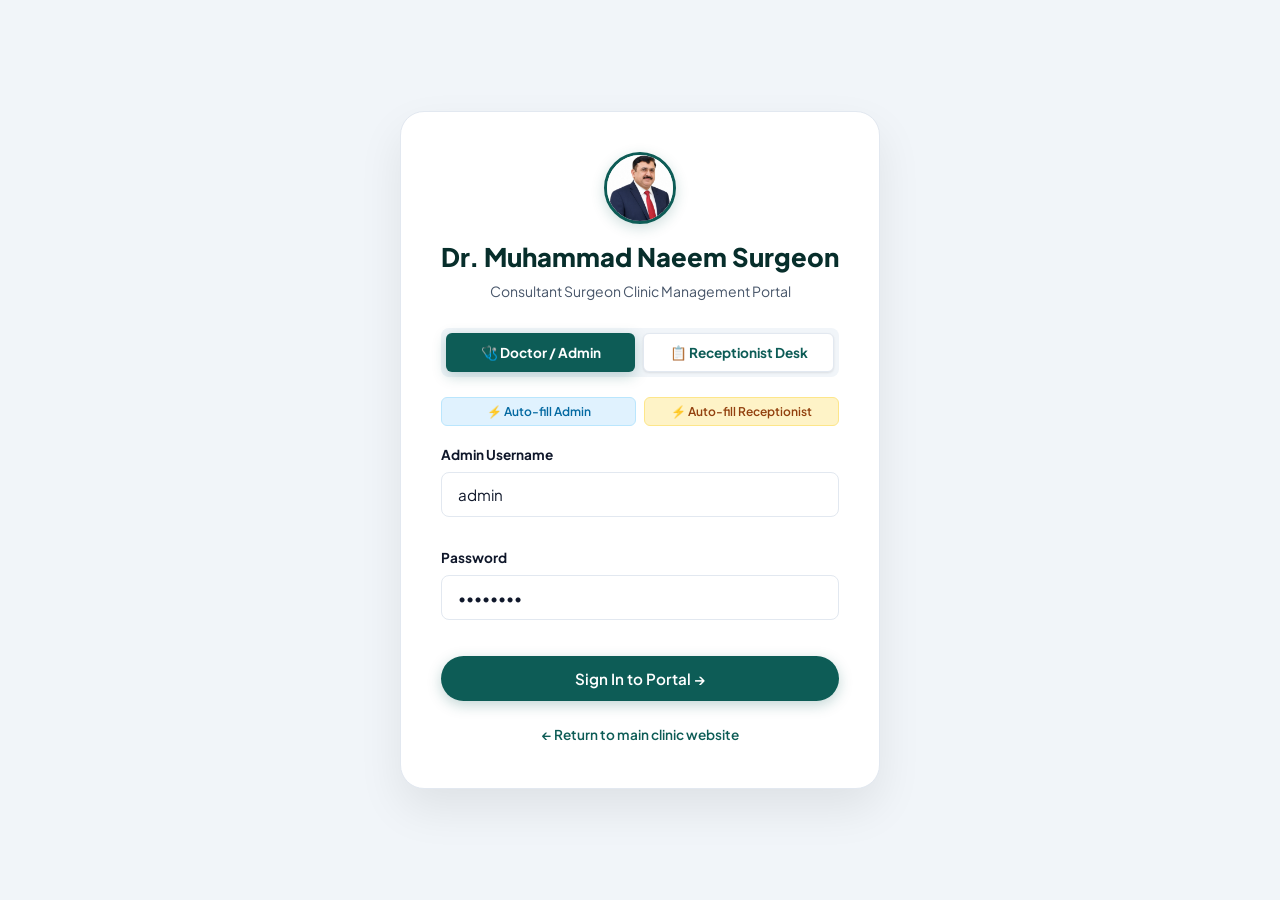
==== commit c5ac91c7: "Add real photos of Dr. Muhammad Naeem Surgeon across Hero, About, Gallery, and Trust sections with p" ====
--- a/admin.html
+++ b/admin.html
@@ -187,13 +187,8 @@
   <div class="login-wrapper" id="loginScreen">
     <div class="login-card">
       <div style="text-align: center; margin-bottom: 24px;">
-        <span class="brand-mark" style="margin: 0 auto 12px; width: 44px; height: 44px;">
-          <svg viewBox="0 0 40 40" fill="none" class="brand-logo" aria-hidden="true">
-            <path d="M20 3.5l13.5 4.8v9.7c0 8.5-5.7 14.2-13.5 18.5-7.8-4.3-13.5-10-13.5-18.5V8.3L20 3.5z" stroke="currentColor" stroke-width="1.7"></path>
-            <path d="M20 11v11M14.5 16.5h11" stroke="currentColor" stroke-width="2.4"></path>
-          </svg>
-        </span>
-        <h2 style="font-size: 1.6rem; color: var(--primary-dark); font-weight: 800;">Dr. Muhammad Naeem</h2>
+        <img src="images/dr-naeem-blue-suit.jpg" style="width: 72px; height: 72px; border-radius: 50%; object-fit: cover; object-position: top; border: 3px solid var(--primary); margin: 0 auto 12px; display: block; box-shadow: 0 4px 14px rgba(13, 92, 86, 0.2);" alt="Dr. Muhammad Naeem Surgeon" />
+        <h2 style="font-size: 1.6rem; color: var(--primary-dark); font-weight: 800;">Dr. Muhammad Naeem Surgeon</h2>
         <p style="color: var(--muted-text); font-size: 0.875rem; margin-top: 2px;">Consultant Surgeon Clinic Management Portal</p>
       </div>
 
@@ -245,11 +240,9 @@
   <div id="adminDashboard" style="display: none;">
     <header class="admin-header">
       <div style="display: flex; align-items: center; gap: 14px;">
-        <span class="brand-mark" style="width: 38px; height: 38px;">
-          <svg viewBox="0 0 40 40" fill="none" class="brand-logo"><path d="M20 3.5l13.5 4.8v9.7c0 8.5-5.7 14.2-13.5 18.5-7.8-4.3-13.5-10-13.5-18.5V8.3L20 3.5z" stroke="currentColor" stroke-width="1.7"></path></svg>
-        </span>
+        <img src="images/dr-naeem-blue-suit.jpg" style="width: 44px; height: 44px; border-radius: 50%; object-fit: cover; object-position: top; border: 2px solid #5eead4; box-shadow: 0 2px 8px rgba(0,0,0,0.2);" alt="Dr. Muhammad Naeem Surgeon" />
         <div>
-          <strong style="font-size: 1.05rem; display: block; color: white;">Dr. Muhammad Naeem Clinic Portal</strong>
+          <strong style="font-size: 1.05rem; display: block; color: white;">Dr. Muhammad Naeem Surgeon — Clinic Portal</strong>
           <div style="display: flex; align-items: center; gap: 8px; margin-top: 2px;">
             <span style="color: #94a3b8; font-size: 0.78rem;">User: <strong id="currentAdminName" style="color: #ffffff;">Admin</strong></span>
             <span id="currentUserRoleBadge" class="role-badge-pill badge-role-admin">Super Admin</span>
@@ -326,18 +319,24 @@
         <div style="display: grid; grid-template-columns: 2fr 1fr; gap: 24px; margin-bottom: 24px;">
           <div class="admin-card">
             <h3 style="font-size: 1.2rem; color: var(--primary-dark); font-weight: 800; margin-bottom: 12px;">Active Doctor OPD Schedule & Hospital Timings</h3>
-            <div style="display: grid; grid-template-columns: 1fr 1fr; gap: 16px;">
-              <div style="background: #f8fafc; border: 1px solid var(--border-color); border-radius: 8px; padding: 16px;">
+            <div style="display: grid; grid-template-columns: repeat(auto-fit, minmax(220px, 1fr)); gap: 14px;">
+              <div style="background: #f8fafc; border: 1px solid var(--border-color); border-radius: 8px; padding: 14px;">
                 <h4 style="color: var(--primary); font-size: 0.95rem; font-weight: 800; margin-bottom: 4px;">🏥 Kardaar Hospital</h4>
                 <div style="font-size: 0.85rem; color: var(--dark-text); font-weight: 600;">Mon - Thu (4:00 PM - 7:00 PM)</div>
-                <div style="font-size: 0.8rem; color: var(--muted-text); margin-top: 4px;">Plot No 5, Kohinoor City Madina Town, Faisalabad</div>
+                <div style="font-size: 0.78rem; color: var(--muted-text); margin-top: 4px;">Plot No 5, Kohinoor City Madina Town, Faisalabad</div>
                 <div style="margin-top: 10px; font-size: 0.85rem; font-weight: 700; color: #0d5c56;">Fee: <span class="kardaarFeeDisplay">Rs. 2,000</span></div>
               </div>
-              <div style="background: #f8fafc; border: 1px solid var(--border-color); border-radius: 8px; padding: 16px;">
+              <div style="background: #f8fafc; border: 1px solid var(--border-color); border-radius: 8px; padding: 14px;">
                 <h4 style="color: var(--primary); font-size: 0.95rem; font-weight: 800; margin-bottom: 4px;">🏥 Faisal Hospital</h4>
                 <div style="font-size: 0.85rem; color: var(--dark-text); font-weight: 600;">Fri - Sat (6:00 PM - 9:00 PM)</div>
-                <div style="font-size: 0.8rem; color: var(--muted-text); margin-top: 4px;">673-A Lower Canal Rd E, People's Colony No 1, Faisalabad</div>
+                <div style="font-size: 0.78rem; color: var(--muted-text); margin-top: 4px;">673-A Lower Canal Rd E, People's Colony No 1, Faisalabad</div>
                 <div style="margin-top: 10px; font-size: 0.85rem; font-weight: 700; color: #0d5c56;">Fee: <span class="faisalFeeDisplay">Rs. 2,000</span></div>
+              </div>
+              <div style="background: #f8fafc; border: 1px solid var(--border-color); border-radius: 8px; padding: 14px;">
+                <h4 style="color: var(--primary); font-size: 0.95rem; font-weight: 800; margin-bottom: 4px;">🏥 Yashfeen Clinic</h4>
+                <div style="font-size: 0.85rem; color: var(--dark-text); font-weight: 600;">Sun / By Appointment</div>
+                <div style="font-size: 0.78rem; color: var(--muted-text); margin-top: 4px;">Muslim Town No. 1, Gate No. 2, Sargodha Road, Faisalabad</div>
+                <div style="margin-top: 10px; font-size: 0.85rem; font-weight: 700; color: #0d5c56;">Fee: <span class="yashfeenFeeDisplay">Rs. 2,000</span></div>
               </div>
             </div>
             <div style="margin-top: 16px; background: #e6f4f2; border: 1px solid #99f6e4; padding: 12px 16px; border-radius: 8px; display: flex; justify-content: space-between; align-items: center;">
@@ -393,6 +392,7 @@
               <option value="all">All Hospitals</option>
               <option value="Kardaar Hospital">Kardaar Hospital</option>
               <option value="Faisal Hospital">Faisal Hospital</option>
+              <option value="Yashfeen Clinic">Yashfeen Clinic</option>
             </select>
             <select id="apptFilterStatus">
               <option value="all">All Statuses</option>
@@ -442,7 +442,7 @@
           <p style="color: var(--muted-text); font-size: 0.875rem; margin-bottom: 24px;">Configure hospital OPD days, timings, default consultation fees in rupees, and clinic broadcast notices.</p>
 
           <form id="scheduleSettingsForm">
-            <div style="display: grid; grid-template-columns: 1fr 1fr; gap: 24px; margin-bottom: 24px;">
+            <div style="display: grid; grid-template-columns: repeat(auto-fit, minmax(280px, 1fr)); gap: 20px; margin-bottom: 24px;">
               <!-- Kardaar Hospital Timings -->
               <div style="background: #f8fafc; border: 1px solid var(--border-color); border-radius: 12px; padding: 20px;">
                 <h4 style="color: var(--primary-dark); font-size: 1.05rem; font-weight: 800; margin-bottom: 12px;">🏥 Kardaar Hospital Settings</h4>
@@ -474,6 +474,23 @@
                 <label style="margin-top: 10px;">
                   Address
                   <input type="text" id="faisalAddress" value="673-A Lower Canal Rd E, Block A People's Colony No 1, Faisalabad" required />
+                </label>
+              </div>
+
+              <!-- Yashfeen Clinic Timings -->
+              <div style="background: #f8fafc; border: 1px solid var(--border-color); border-radius: 12px; padding: 20px;">
+                <h4 style="color: var(--primary-dark); font-size: 1.05rem; font-weight: 800; margin-bottom: 12px;">🏥 Yashfeen Clinic Settings</h4>
+                <label>
+                  OPD Days
+                  <input type="text" id="yashfeenDays" value="Sunday / By Appointment" required />
+                </label>
+                <label style="margin-top: 10px;">
+                  OPD Consultation Timings
+                  <input type="text" id="yashfeenTimings" value="11:00 AM - 2:00 PM" required />
+                </label>
+                <label style="margin-top: 10px;">
+                  Address
+                  <input type="text" id="yashfeenAddress" value="Muslim Town No. 1, Gate No. 2, Muslim Town Market, Near Rehman Masjid, Sargodha Road, Faisalabad" required />
                 </label>
               </div>
             </div>
@@ -566,6 +583,7 @@
               <option value="all">All Hospitals</option>
               <option value="Kardaar Hospital">Kardaar Hospital</option>
               <option value="Faisal Hospital">Faisal Hospital</option>
+              <option value="Yashfeen Clinic">Yashfeen Clinic</option>
             </select>
           </div>
 
@@ -639,6 +657,7 @@
                 <select id="qbHospital" required>
                   <option value="Kardaar Hospital">Kardaar Hospital (Kohinoor City)</option>
                   <option value="Faisal Hospital">Faisal Hospital (Lower Canal Road)</option>
+                  <option value="Yashfeen Clinic">Yashfeen Clinic (Sargodha Road)</option>
                 </select>
               </label>
               <label>
--- a/styles.css
+++ b/styles.css
@@ -835,8 +835,8 @@
 /* Hospital Locations */
 .locations-grid {
   display: grid;
-  grid-template-columns: 1fr 1fr;
-  gap: 30px;
+  grid-template-columns: repeat(auto-fit, minmax(320px, 1fr));
+  gap: 26px;
 }
 
 .location-card {
@@ -1689,3 +1689,411 @@
   }
 }
 
+/* Urdu Nastaliq 2-Hour Contact Banner */
+.urdu-contact-banner {
+  font-family: var(--font-urdu), 'Jameel Noori Nastaleeq', 'Urdu Typesetting', serif;
+  direction: rtl;
+  text-align: center;
+  font-size: 1.35rem;
+  line-height: 2.2;
+  color: #072e2b;
+  background: #e6f4f2;
+  border: 1.5px solid #0d5c56;
+  padding: 12px 18px;
+  border-radius: 12px;
+  margin: 14px 0;
+  box-shadow: 0 4px 12px rgba(13, 92, 86, 0.08);
+}
+
+/* ==========================================================================
+   DOCTOR MUHAMMAD NAEEM - HIGH-IMPACT PHOTO STYLING & HOVER EFFECTS
+   ========================================================================== */
+
+/* Hero Section Doctor Frame */
+.doctor-hero-frame {
+  position: relative;
+  border-radius: var(--radius-lg);
+  overflow: hidden;
+  box-shadow: 0 20px 45px rgba(13, 92, 86, 0.16);
+  border: 4px solid #ffffff;
+  background: #0d5c56;
+}
+
+.doctor-hero-frame img {
+  width: 100%;
+  height: 480px;
+  object-fit: cover;
+  object-position: top center;
+  transition: transform 0.65s cubic-bezier(0.16, 1, 0.3, 1), filter 0.5s ease;
+  display: block;
+}
+
+.doctor-hero-frame:hover img {
+  transform: scale(1.05);
+}
+
+.hero-doctor-badge-bottom {
+  position: absolute;
+  bottom: 18px;
+  left: 18px;
+  right: 18px;
+  background: rgba(7, 46, 43, 0.9);
+  backdrop-filter: blur(12px);
+  -webkit-backdrop-filter: blur(12px);
+  color: #ffffff;
+  padding: 16px 20px;
+  border-radius: var(--radius-md);
+  border: 1px solid rgba(255, 255, 255, 0.2);
+  box-shadow: 0 10px 30px rgba(0, 0, 0, 0.3);
+  transition: transform 0.4s ease, box-shadow 0.4s ease, background 0.4s ease;
+}
+
+.doctor-hero-frame:hover .hero-doctor-badge-bottom {
+  transform: translateY(-4px);
+  background: rgba(7, 46, 43, 0.96);
+  box-shadow: 0 14px 35px rgba(0, 0, 0, 0.45);
+}
+
+.hero-badge-header {
+  display: flex;
+  align-items: center;
+  gap: 8px;
+  margin-bottom: 3px;
+}
+
+.status-indicator-dot {
+  width: 10px;
+  height: 10px;
+  border-radius: 50%;
+  background: #22c55e;
+  box-shadow: 0 0 10px #22c55e;
+  flex-shrink: 0;
+  display: inline-block;
+  animation: pulseDot 2s infinite ease-in-out;
+}
+
+@keyframes pulseDot {
+  0%, 100% { opacity: 1; transform: scale(1); }
+  50% { opacity: 0.6; transform: scale(0.85); }
+}
+
+.hero-badge-title {
+  font-size: 1.25rem;
+  font-weight: 800;
+  letter-spacing: -0.01em;
+  color: #ffffff;
+}
+
+.hero-badge-subtitle {
+  font-size: 0.85rem;
+  color: #5eead4;
+  font-weight: 600;
+}
+
+.hero-badge-specialty {
+  font-size: 0.775rem;
+  color: #cbd5e1;
+  margin-top: 2px;
+}
+
+/* About Photo Interactive Hover */
+.about-photo-frame.doctor-photo-interactive {
+  position: relative;
+  border-radius: var(--radius-lg);
+  overflow: hidden;
+  box-shadow: 0 18px 40px rgba(15, 23, 42, 0.12);
+  border: 4px solid var(--primary-light);
+  background: #e2f1f0;
+  transition: border-color 0.4s ease, box-shadow 0.4s ease;
+}
+
+.about-photo-frame.doctor-photo-interactive:hover {
+  border-color: var(--primary);
+  box-shadow: 0 24px 50px rgba(13, 92, 86, 0.22);
+}
+
+.about-photo-frame.doctor-photo-interactive img {
+  width: 100%;
+  height: 520px;
+  object-fit: cover;
+  object-position: top center;
+  transition: transform 0.65s cubic-bezier(0.16, 1, 0.3, 1);
+  display: block;
+}
+
+.about-photo-frame.doctor-photo-interactive:hover img {
+  transform: scale(1.05);
+}
+
+.about-photo-overlay-card {
+  position: absolute;
+  top: 16px;
+  left: 16px;
+  background: rgba(255, 255, 255, 0.94);
+  backdrop-filter: blur(8px);
+  -webkit-backdrop-filter: blur(8px);
+  padding: 8px 16px;
+  border-radius: 30px;
+  border: 1px solid rgba(13, 92, 86, 0.15);
+  box-shadow: 0 4px 14px rgba(0, 0, 0, 0.08);
+  transition: transform 0.3s ease;
+}
+
+body[data-lang="ur"] .about-photo-overlay-card {
+  left: auto;
+  right: 16px;
+}
+
+.about-photo-frame.doctor-photo-interactive:hover .about-photo-overlay-card {
+  transform: translateY(-2px);
+}
+
+.overlay-doc-name {
+  font-size: 0.85rem;
+  font-weight: 800;
+  color: var(--primary-dark);
+}
+
+.overlay-doc-desig {
+  font-size: 0.72rem;
+  color: var(--primary);
+  font-weight: 600;
+}
+
+/* Surgeon Showcase Gallery Section */
+.surgeon-gallery-section {
+  padding: 60px 0;
+  margin: 30px 0;
+}
+
+.surgeon-gallery-grid {
+  display: grid;
+  grid-template-columns: repeat(3, 1fr);
+  gap: 28px;
+  margin-top: 36px;
+}
+
+.surgeon-gallery-card {
+  background: #ffffff;
+  border-radius: var(--radius-lg);
+  overflow: hidden;
+  border: 1.5px solid var(--border-color);
+  box-shadow: var(--shadow-sm);
+  transition: transform 0.4s cubic-bezier(0.16, 1, 0.3, 1), box-shadow 0.4s ease, border-color 0.4s ease;
+  display: flex;
+  flex-direction: column;
+}
+
+.surgeon-gallery-card:hover {
+  transform: translateY(-8px);
+  box-shadow: 0 24px 50px rgba(13, 92, 86, 0.18);
+  border-color: var(--primary);
+}
+
+.gallery-img-wrap {
+  position: relative;
+  height: 350px;
+  overflow: hidden;
+  background: #e2f1f0;
+}
+
+.gallery-img-wrap img {
+  width: 100%;
+  height: 100%;
+  object-fit: cover;
+  object-position: top center;
+  transition: transform 0.65s cubic-bezier(0.16, 1, 0.3, 1), filter 0.4s ease;
+  display: block;
+}
+
+.surgeon-gallery-card:hover .gallery-img-wrap img {
+  transform: scale(1.08);
+}
+
+.gallery-tag {
+  position: absolute;
+  top: 14px;
+  left: 14px;
+  background: rgba(13, 92, 86, 0.92);
+  color: #ffffff;
+  font-size: 0.75rem;
+  font-weight: 700;
+  padding: 6px 14px;
+  border-radius: 20px;
+  backdrop-filter: blur(8px);
+  -webkit-backdrop-filter: blur(8px);
+  letter-spacing: 0.04em;
+  box-shadow: 0 4px 12px rgba(0, 0, 0, 0.15);
+  z-index: 2;
+}
+
+body[data-lang="ur"] .gallery-tag {
+  left: auto;
+  right: 14px;
+}
+
+.gallery-hover-overlay {
+  position: absolute;
+  inset: 0;
+  background: linear-gradient(180deg, transparent 40%, rgba(7, 46, 43, 0.88) 100%);
+  display: flex;
+  flex-direction: column;
+  justify-content: flex-end;
+  padding: 20px;
+  opacity: 0;
+  transition: opacity 0.35s ease;
+  color: white;
+}
+
+.surgeon-gallery-card:hover .gallery-hover-overlay {
+  opacity: 1;
+}
+
+.hover-icon {
+  font-size: 1.3rem;
+  margin-bottom: 4px;
+}
+
+.hover-text {
+  font-weight: 800;
+  font-size: 1.05rem;
+  color: #5eead4;
+  letter-spacing: -0.01em;
+}
+
+.gallery-card-body {
+  padding: 24px;
+  display: flex;
+  flex-direction: column;
+  flex-grow: 1;
+}
+
+.gallery-doc-title {
+  font-size: 1.25rem;
+  font-weight: 800;
+  color: var(--primary-dark);
+  margin-bottom: 4px;
+  letter-spacing: -0.01em;
+}
+
+.gallery-doc-qualification {
+  font-size: 0.85rem;
+  color: var(--primary);
+  font-weight: 700;
+  margin-bottom: 12px;
+}
+
+.gallery-doc-desc {
+  font-size: 0.925rem;
+  color: var(--muted-text);
+  line-height: 1.6;
+  margin-bottom: 18px;
+  flex-grow: 1;
+}
+
+.gallery-card-footer {
+  padding-top: 14px;
+  border-top: 1px solid var(--border-color);
+  display: flex;
+  align-items: center;
+  justify-content: space-between;
+}
+
+.gallery-meta-badge {
+  font-size: 0.8rem;
+  font-weight: 600;
+  color: #0369a1;
+  background: #e0f2fe;
+  padding: 4px 12px;
+  border-radius: 12px;
+}
+
+/* Doctor Trust Card in Appointment Section */
+.doctor-trust-card {
+  display: flex;
+  gap: 16px;
+  align-items: center;
+  background: #ffffff;
+  padding: 16px 20px;
+  border-radius: var(--radius-md);
+  border: 1.5px solid rgba(13, 92, 86, 0.18);
+  box-shadow: 0 4px 16px rgba(13, 92, 86, 0.06);
+  margin-bottom: 24px;
+  transition: transform 0.3s ease, box-shadow 0.3s ease, border-color 0.3s ease;
+}
+
+.doctor-trust-card:hover {
+  transform: translateY(-3px);
+  border-color: var(--primary);
+  box-shadow: 0 10px 25px rgba(13, 92, 86, 0.14);
+}
+
+.doctor-trust-avatar {
+  width: 76px;
+  height: 76px;
+  border-radius: 50%;
+  overflow: hidden;
+  border: 3px solid var(--primary);
+  box-shadow: 0 4px 12px rgba(13, 92, 86, 0.2);
+  flex-shrink: 0;
+}
+
+.doctor-trust-avatar img {
+  width: 100%;
+  height: 100%;
+  object-fit: cover;
+  object-position: top;
+  transition: transform 0.4s ease;
+  display: block;
+}
+
+.doctor-trust-card:hover .doctor-trust-avatar img {
+  transform: scale(1.1);
+}
+
+.doctor-name-highlight {
+  display: block;
+  font-size: 1.1rem;
+  font-weight: 800;
+  color: var(--primary-dark);
+}
+
+.doctor-sub-highlight {
+  display: block;
+  font-size: 0.8rem;
+  color: var(--primary);
+  font-weight: 700;
+  margin-bottom: 4px;
+}
+
+.doctor-quote {
+  font-size: 0.85rem;
+  color: var(--muted-text);
+  font-style: italic;
+  line-height: 1.5;
+  margin: 0 !important;
+}
+
+@media (max-width: 992px) {
+  .surgeon-gallery-grid {
+    grid-template-columns: repeat(2, 1fr);
+  }
+}
+
+@media (max-width: 640px) {
+  .surgeon-gallery-grid {
+    grid-template-columns: 1fr;
+  }
+  .doctor-hero-frame img {
+    height: 380px;
+  }
+  .about-photo-frame.doctor-photo-interactive img {
+    height: 400px;
+  }
+  .doctor-trust-card {
+    flex-direction: column;
+    text-align: center;
+  }
+}
+
+
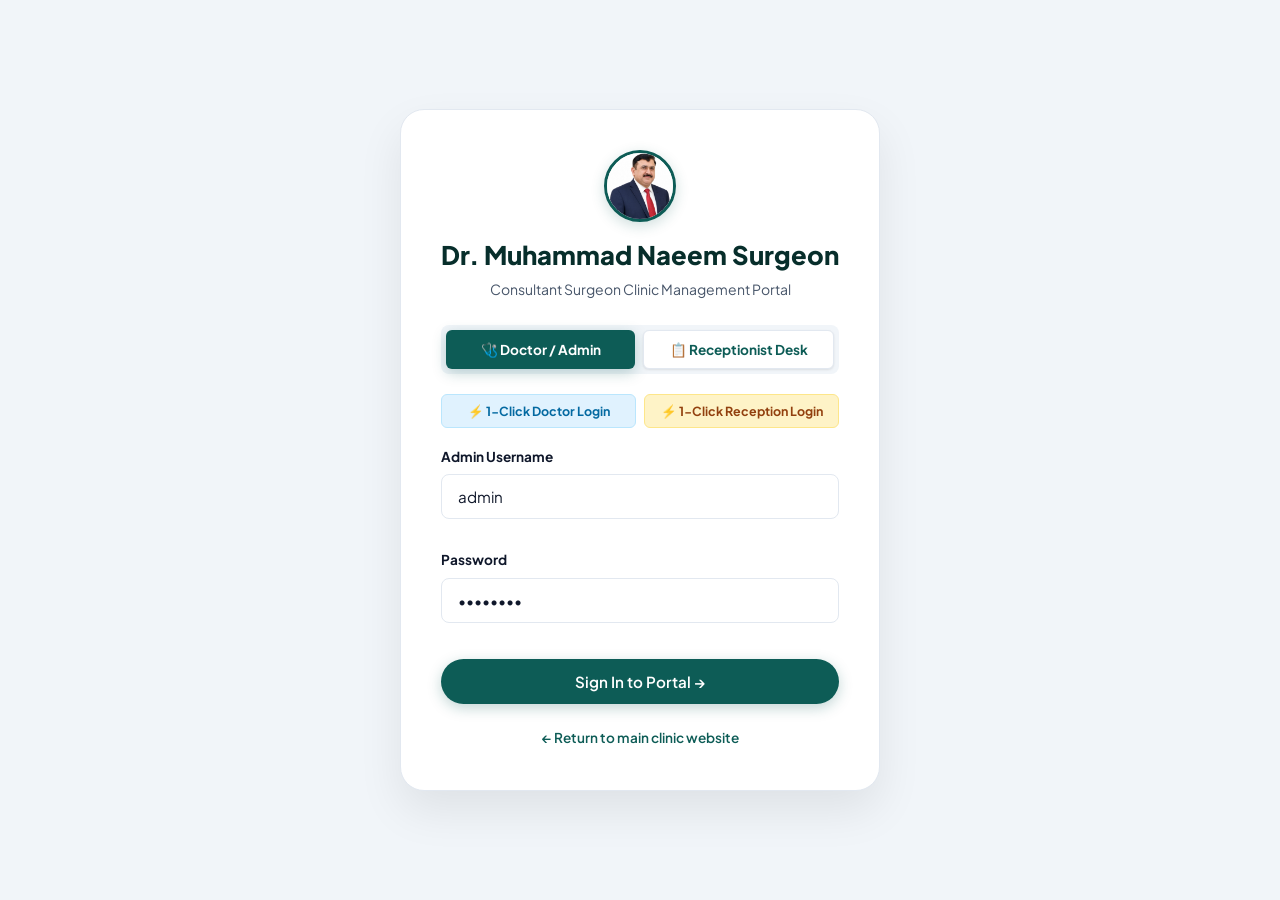
==== commit c4c552b8: "Fix portal login authentication with guaranteed fallback, dual persistence, and 1-click access" ====
--- a/admin.html
+++ b/admin.html
@@ -194,38 +194,38 @@
 
       <!-- Role Selector Tabs -->
       <div style="display: flex; gap: 8px; background: #f1f5f9; padding: 5px; border-radius: var(--radius-sm); margin-bottom: 20px;">
-        <button id="loginRoleAdminBtn" type="button" class="button" style="flex: 1; padding: 10px; font-size: 0.85rem; border-radius: 6px; background: var(--primary); color: white; border: none; font-weight: 700;">
+        <button id="loginRoleAdminBtn" type="button" class="button" style="flex: 1; padding: 10px; font-size: 0.85rem; border-radius: 6px; background: var(--primary); color: white; border: none; font-weight: 700; cursor: pointer;">
           🩺 Doctor / Admin
         </button>
-        <button id="loginRoleRecepBtn" type="button" class="button button-secondary" style="flex: 1; padding: 10px; font-size: 0.85rem; border-radius: 6px; font-weight: 700;">
+        <button id="loginRoleRecepBtn" type="button" class="button button-secondary" style="flex: 1; padding: 10px; font-size: 0.85rem; border-radius: 6px; font-weight: 700; cursor: pointer;">
           📋 Receptionist Desk
         </button>
       </div>
 
       <!-- Quick Demo Login Helpers -->
       <div style="display: flex; gap: 8px; margin-bottom: 18px;">
-        <button type="button" id="fillAdminDemo" style="flex: 1; font-size: 0.75rem; background: #e0f2fe; color: #0369a1; padding: 6px 10px; border-radius: 6px; border: 1px solid #bae6fd; font-weight: 600;">
-          ⚡ Auto-fill Admin
-        </button>
-        <button type="button" id="fillRecepDemo" style="flex: 1; font-size: 0.75rem; background: #fef3c7; color: #92400e; padding: 6px 10px; border-radius: 6px; border: 1px solid #fde68a; font-weight: 600;">
-          ⚡ Auto-fill Receptionist
-        </button>
-      </div>
-
-      <form id="adminLoginForm">
+        <button type="button" id="fillAdminDemo" onclick="window.performPortalLogin('admin','admin123')" style="flex: 1; font-size: 0.78rem; background: #e0f2fe; color: #0369a1; padding: 8px 10px; border-radius: 6px; border: 1px solid #bae6fd; font-weight: 700; cursor: pointer;">
+          ⚡ 1-Click Doctor Login
+        </button>
+        <button type="button" id="fillRecepDemo" onclick="window.performPortalLogin('receptionist','recep123')" style="flex: 1; font-size: 0.78rem; background: #fef3c7; color: #92400e; padding: 8px 10px; border-radius: 6px; border: 1px solid #fde68a; font-weight: 700; cursor: pointer;">
+          ⚡ 1-Click Reception Login
+        </button>
+      </div>
+
+      <form id="adminLoginForm" onsubmit="event.preventDefault(); window.performPortalLogin(document.getElementById('adminUsername').value, document.getElementById('adminPassword').value);">
         <label>
           <span id="loginUsernameLabel">Admin Username</span>
-          <input type="text" id="adminUsername" placeholder="e.g. admin" value="admin" required />
+          <input type="text" id="adminUsername" placeholder="e.g. admin" value="admin" autocomplete="username" required />
         </label>
 
         <label style="margin-top: 12px;">
           Password
-          <input type="password" id="adminPassword" placeholder="e.g. admin123" value="admin123" required />
+          <input type="password" id="adminPassword" placeholder="e.g. admin123" value="admin123" autocomplete="current-password" required />
         </label>
 
         <div id="loginError" style="color: #dc2626; font-size: 0.825rem; display: none; margin-top: 8px;">Incorrect username or password. Please verify credentials!</div>
         
-        <button type="submit" class="button" style="width: 100%; margin-top: 18px;">
+        <button type="submit" id="adminLoginSubmitBtn" class="button" style="width: 100%; margin-top: 18px; cursor: pointer;" onclick="window.performPortalLogin(document.getElementById('adminUsername').value, document.getElementById('adminPassword').value)">
           Sign In to Portal &rarr;
         </button>
       </form>
